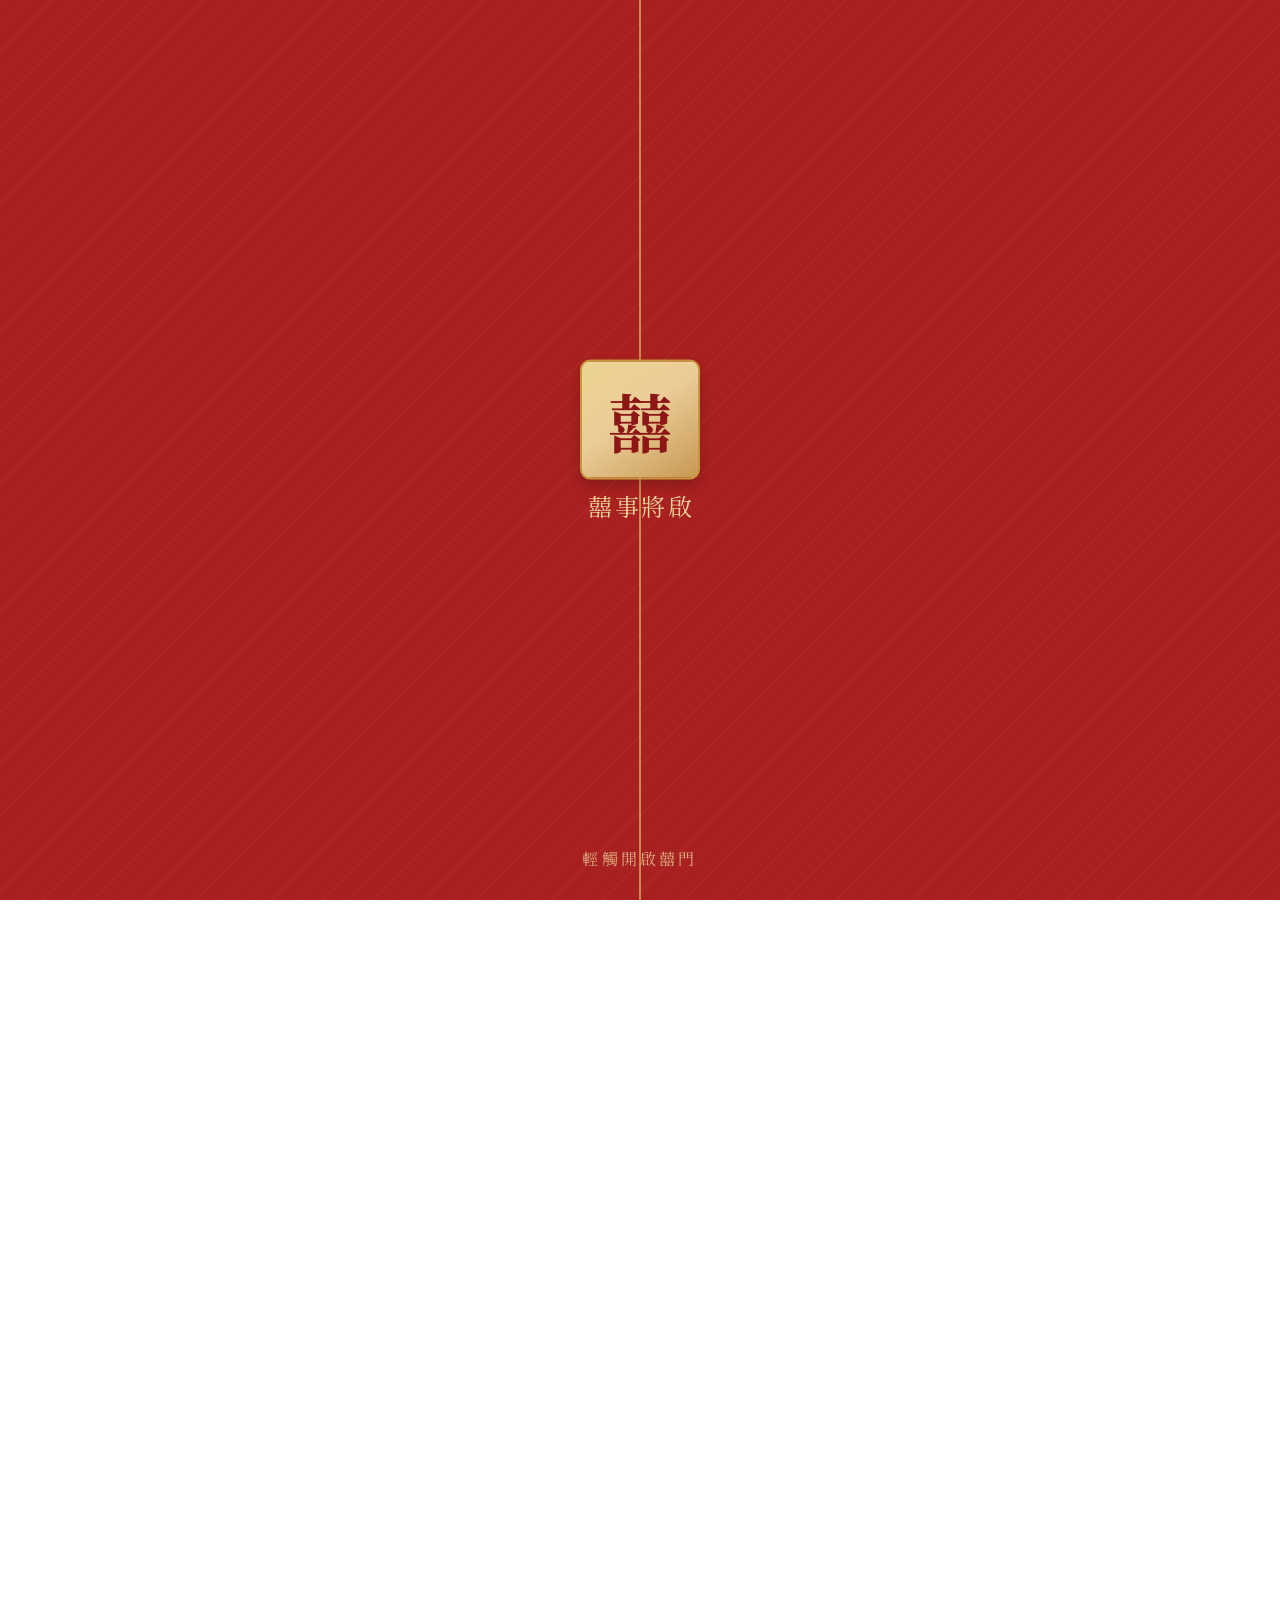
==== index.html @ 72f8934c "music" ====
<!DOCTYPE html>
<html lang="zh-Hant">
<head>
<meta charset="UTF-8">
<meta
    name="viewport"
    content="width=device-width, initial-scale=1.0, maximum-scale=1.0, user-scalable=no"
>
<title>Wedding Invitation</title>
<link rel="preconnect" href="https://fonts.googleapis.com">
<link rel="preconnect" href="https://fonts.gstatic.com" crossorigin>
<link href="https://fonts.googleapis.com/css2?family=Cormorant+Garamond:wght@400;500;600&family=Noto+Serif+TC:wght@400;500;600;700&display=swap" rel="stylesheet">
<link rel="stylesheet" href="style.css">
</head>
<body class="no-scroll">
<!-- Opening -->
<section id="opening">
<div class="door door-left"></div>
<div class="door door-right"></div>
<div class="opening-content">
<div class="happiness-tag">囍</div>
<p class="opening-title">囍事將啟</p>
</div>
<a class="opening-hint">輕觸開啟囍門</a>
</section>
<!-- Hero -->
<section id="hero">
<img class="hero-photo" src="hero.jpg" alt="新人婚紗照">
<div class="hero-overlay"></div>
<div class="hero-frame"></div>
<div class="floating-xi xi-one">囍</div>
<div class="hero-content">
    <div class="hero-seal">囍</div>
<p class="hero-invitation">敬愛的親友，誠摯邀請您蒞臨</p>
<h1 class="hero-names">
           周思妤<br>
           林晉億
</h1>
<p class="hero-english">
           SSU-YU &amp; CHIN-I
</p>
<p class="hero-date">
           2027 年 3 月 6 日 ・ 星期六
</p>
<div class="countdown" aria-label="婚禮倒數">
<div class="countdown-item">
<span id="countdown-days">000</span>
<small>天</small>
</div>
<div class="countdown-item">
<span id="countdown-hours">00</span>
<small>時</small>
</div>
<div class="countdown-item">
<span id="countdown-minutes">00</span>
<small>分</small>
</div>
<div class="countdown-item">
<span id="countdown-seconds">00</span>
<small>秒</small>
</div>
</div>
</div>
<button class="scroll-hint" id="scrollHint" aria-label="Scroll down">
<span class="scroll-arrow"></span>
</button>
</section>
<!-- Prologue -->
<section id="invitation" class="invitation-section gold-dust">
<div class="section-inner">
<div class="invitation-heading">
<span class="invitation-line"></span>
<h2 class="invitation-symbol">囍</h2>
<span class="invitation-line"></span>
</div>
<p class="section-kicker">
      TO OUR FAMILY &amp; FRIENDS
</p>
<p class="invitation-text">
   感謝一路以來的陪伴與祝福。<br><br>
   因為有你們，<br>
   這段故事，<br>
   才有了分享的意義。
</p>
</div>
</section>
<!-- Fate -->
<section id="fate" class="fate-section gold-dust">
<div class="floating-seed" aria-hidden="true">
<img src="assets/seed.svg" alt="">
</div>
<div class="fate-inner">
<div class="fate-heading">
    <span class="fate-line"></span>
    <div>
        <h2 class="fate-title">緣</h2>
        <p class="fate-kicker">OUR STORY</p>
    </div>
    <span class="fate-line"></span>
</div>
<div class="fate-story">
<p class="fate-text fate-line1">
               故事，
</p>
<p class="fate-text fate-line2">
               始於一顆桃花心木種子。
</p>
<div class="fate-gap"></div>
<p class="fate-date scene17-date">
               2017.01.24
</p>
<div class="fate-ending scene17">
    <p class="fate-text scene17-line1">
        從那一天起，
    </p>
    <p class="fate-text scene17-line2">
        我，
    </p>
    <p class="fate-text scene17-line3">
        變成了我們。
    </p>
</div>
<div class="fate-gap"></div>
<p class="fate-date scene22-date">
    2022.08.19
</p>
<div class="fate-ending scene22">
    <p class="fate-text scene22-line1">
        我們先許下了承諾，
    </p>
    <p class="fate-text scene22-line2">
        把婚禮，
    </p>
    <p class="fate-text scene22-line3">
        留給未來。
    </p>
</div>
<div class="fate-gap"></div>
<p class="fate-date scene27-date">
    2027.03.06
</p>
<div class="fate-ending scene27">
    <p class="fate-text scene27-line1">
        經過五年的等待，
    </p>
    <p class="fate-text scene27-line2">
        我們終於等到了，
    </p>
    <p class="fate-text scene27-line3">
        這一天。
    </p>
</div>
</div>
</div>
</section>
<!-- Gallery -->
<section id="gallery" class="gallery-section gold-dust">
    <div class="gallery-inner">
        <div class="gallery-heading">
            <span class="gallery-line"></span>
            <div>
                <h2 class="gallery-title">影</h2>
                <p class="gallery-kicker">PHOTOGRAPHS</p>
            </div>
            <span class="gallery-line"></span>
        </div>
        <div class="gallery-slider" id="gallerySlider">
            <div class="gallery-slide">
                <img src="assets/gallery-01.jpg" alt="婚紗照 1">
            </div>
            <div class="gallery-slide">
                <img src="assets/gallery-02.jpg" alt="婚紗照 2">
            </div>
            <div class="gallery-slide">
                <img src="assets/gallery-03.jpg" alt="婚紗照 3">
            </div>
            <div class="gallery-slide">
                <img src="assets/gallery-04.jpg" alt="婚紗照 4">
            </div>
            <div class="gallery-slide">
                <img src="assets/gallery-05.JPG" alt="婚紗照 5">
            </div>
            <div class="gallery-slide">
                <img src="assets/gallery-06.jpg" alt="">
            </div>
            <div class="gallery-slide">
                <img src="assets/gallery-07.JPG" alt="">
            </div>
            <div class="gallery-slide">
                <img src="assets/gallery-08.JPG" alt="">
            </div>
            <div class="gallery-slide">
                <img src="assets/gallery-09.JPG" alt="">
            </div>
            <div class="gallery-slide">
                <img src="assets/gallery-10.JPG" alt="">
            </div>
            <div class="gallery-slide">
                <img src="assets/gallery-11.JPG" alt="">
            </div>
            <div class="gallery-slide">
                <img src="assets/gallery-12.JPG" alt="">
            </div>
        </div>
        <div class="gallery-dots" id="galleryDots">
            <button class="gallery-dot is-active" type="button" aria-label="第 1 張照片"></button>
            <button class="gallery-dot" type="button" aria-label="第 2 張照片"></button>
            <button class="gallery-dot" type="button" aria-label="第 3 張照片"></button>
            <button class="gallery-dot" type="button" aria-label="第 4 張照片"></button>
            <button class="gallery-dot" type="button" aria-label="第 5 張照片"></button>
            <button class="gallery-dot" type="button" aria-label="第 6 張照片"></button>
            <button class="gallery-dot" type="button" aria-label="第 7 張照片"></button>
            <button class="gallery-dot" type="button" aria-label="第 8 張照片"></button>
            <button class="gallery-dot" type="button" aria-label="第 9 張照片"></button>
            <button class="gallery-dot" type="button" aria-label="第 10 張照片"></button>
            <button class="gallery-dot" type="button" aria-label="第 11 張照片"></button>
            <button class="gallery-dot" type="button" aria-label="第 12 張照片"></button>
        </div>
    </div>
</section>
<!-- Wedding Information -->
<section id="information" class="information-section gold-dust">
<div class="information-inner">
    <div class="information-heading">
        <span class="information-line"></span>
        <div>
            <h2 class="information-title">宴</h2>
            <p class="information-kicker">WEDDING DETAILS</p>
        </div>
        <span class="information-line"></span>
    </div>
<div class="information-block">
<p class="information-label">DATE</p>
<p class="information-main">2027 年 3 月 6 日</p>
<p class="information-sub">星期六</p>
</div>
<div class="information-block">
<p class="information-label">VENUE</p>
<p class="information-main">涵碧樓</p>
<p class="information-sub">The Lalu · Sun Moon Lake</p>
</div>
<div class="information-block">
    <p class="information-label">SCHEDULE</p>
    <div class="schedule-list">
        <div class="schedule-row">
            <span class="schedule-time">10:00</span>
            <span>湖畔證婚</span>
        </div>
        <div class="schedule-row">
            <span class="schedule-time">12:00</span>
            <span>午宴</span>
        </div>
    </div>
    <p class="ceremony-note">
        湖畔證婚座位有限，建議提早抵達入座；<br>
        若座位已滿，仍歡迎於後方一同觀禮。
    </p>
</div>
<div class="information-block calendar-block">
<div class="calendar-buttons">
    <a id="googleCalendarBtn"
   class="calendar-btn calendar-google"
   target="_blank"
   rel="noopener">
    Google Calendar
</a>
<a id="appleCalendarBtn"
   class="calendar-btn calendar-apple"
   href="assets/wedding.ics"
   download>
    Apple Calendar
</a>
</div>
<p class="calendar-note">
    期待與您共度這美好的一天。
</p>
</div>
</div>
</section>
<!-- Transportation -->
<section id="transportation" class="transportation-section gold-dust">
    <div class="transportation-heading">
        <span class="transportation-line"></span>
        <div>
            <h2 class="transportation-title">行</h2>
            <p class="transportation-kicker">GETTING HERE</p>
        </div>
        <span class="transportation-line"></span>
    </div>
    <div class="transportation-inner">
        <div class="transportation-location">
            <h3>日月潭涵碧樓</h3>
            <p class="venue-en">
                The Lalu, Sun Moon Lake
            </p>
            <p class="venue-address">
                南投縣魚池鄉水社村中興路142號
            </p>
        </div>
        <div class="transport-cards">
    <div class="transport-card">
        <div class="transport-icon" aria-hidden="true">
    <svg viewBox="0 0 24 24">
        <path d="M6 17h12"></path>
        <path d="M6 4h12a2 2 0 0 1 2 2v9a2 2 0 0 1-2 2H6a2 2 0 0 1-2-2V6a2 2 0 0 1 2-2Z"></path>
        <path d="M4 11h16"></path>
        <path d="M8 8h.01"></path>
        <path d="M16 8h.01"></path>
        <circle cx="8" cy="18" r="1.5"></circle>
        <circle cx="16" cy="18" r="1.5"></circle>
    </svg>
</div>
        <p class="transport-title">
            台灣好行
        </p>
        <div class="transport-route">
    <span>高鐵台中站</span>
    <span class="route-arrow">↓</span>
    <span>台灣好行（日月潭線）</span>
    <span class="route-arrow">↓</span>
    <span>日月潭水社站</span>
</div>
<p class="transport-note">
    於高鐵台中站 1 樓 5 號出口搭乘台灣好行（日月潭線），<br>
    車程約 90–100 分鐘。
</p>

<p class="transport-note">
    抵達日月潭水社站後，搭乘計程車約 5 分鐘，<br>
    或步行約 15 分鐘即可抵達涵碧樓。
</p>
        <a
            class="transport-link"
            href="https://www.taiwantrip.com.tw/Frontend/Bustime/TimeTable/R0005"
            target="_blank"
            rel="noopener"
        >
            查看時刻表與班次
        </a>
    </div>
    <div class="transport-card">
        <div class="transport-icon" aria-hidden="true">
    <svg viewBox="0 0 24 24">
        <path d="M5 17v-4.5l1.7-5A2 2 0 0 1 8.6 6h6.8a2 2 0 0 1 1.9 1.5l1.7 5V17"></path>
        <path d="M5 13h14"></path>
        <path d="M7 13l1.2-4h7.6l1.2 4"></path>
        <path d="M5 17h14"></path>
        <path d="M7 17v1.5"></path>
        <path d="M17 17v1.5"></path>
        <circle cx="8" cy="15.5" r=".8"></circle>
        <circle cx="16" cy="15.5" r=".8"></circle>
    </svg>
</div>
        <p class="transport-title">
            自行開車
        </p>
        <div class="transport-route">
            <span>導航至</span>
            <span class="route-arrow">↓</span>
            <span>日月潭涵碧樓</span>
        </div>
        <p class="transport-note">
            會場備有停車場，<br>
            可依現場指示停放。
        </p>
    </div>
</div>
<div class="transportation-map">
    <iframe
        src="https://www.google.com/maps?q=The+Lalu+Sun+Moon+Lake&output=embed"
        loading="lazy"
        allowfullscreen
        title="日月潭涵碧樓地圖">
    </iframe>
</div>
<div class="accommodation-card">
    <div class="accommodation-icon" aria-hidden="true">
        <svg viewBox="0 0 32 32">
            <path d="M5 25V12"></path>
            <path d="M27 25V12"></path>
            <path d="M5 20h22"></path>
            <path d="M8 20v-6.5c0-1.1.9-2 2-2h4.5c1.1 0 2 .9 2 2V20"></path>
            <path d="M16.5 15h7c1.9 0 3.5 1.6 3.5 3.5V20"></path>
            <circle cx="11.5" cy="15" r="1.5"></circle>
            <path d="M5 25v2"></path>
            <path d="M27 25v2"></path>
        </svg>
    </div>
    <p class="accommodation-label">
        RECOMMENDED STAY
    </p>
    <h3 class="accommodation-title">
        日月潭教師會館
    </h3>
    <p class="accommodation-name-en">
        Sun Moon Lake Teachers’ Hostel
    </p>
    <p class="accommodation-text">
    若有住宿需求，可參考鄰近會場的日月潭教師會館。<br><br>
    <strong>預計於 2026 年 12 月初</strong><br>
    開放一般旅客預訂。
</p>
<p class="accommodation-note">
    （實際開放日期依館方公告為準。）
</p>
    <a
        class="accommodation-link"
        href="https://www.booking-wise0.com.tw/smlthotel/hotel/reservation/reservation.php?hid=101"
        target="_blank"
        rel="noopener"
    >
        前往訂房頁面
    </a>
</div>
</div>
    </div>
</section>
<!-- RSVP -->
<section id="rsvp" class="rsvp-section gold-dust">
<div class="rsvp-container">
<div class="section-header">
<span class="section-line"></span>
<div class="section-title-group">
<h2 class="section-zh">約</h2>
<p class="section-en">RSVP</p>
</div>
<span class="section-line"></span>
</div>
<div class="rsvp-inner">
<div class="rsvp-intro">
    <p>誠摯邀請您，與我們一同見證這份幸福。</p>
    <p>敬請於 <strong>2027 年 1 月 24 日</strong> 前回覆出席資訊。</p>
    <p class="seed-count-text">
    至今，已有 <span id="seedCount">0</span> 顆種子，即將在此相聚。
</p>
</div>
<form id="rsvpForm">
<div class="form-group">
<label for="guestName">姓名<span class="required">*</span></label>
<input id="guestName" type="text" name="name" autocomplete="name" required>
</div>
<fieldset class="form-group">
<legend>我們是否有這份榮幸與您相聚？<span class="required">*</span></legend>
<div class="choice-group two-columns">
<label class="choice-pill">
<input type="radio" name="attendance" value="yes" required>
<span>欣然出席</span>
</label>
<label class="choice-pill">
<input type="radio" name="attendance" value="no">
<span>很遺憾無法出席</span>
</label>
</div>
</fieldset>
<div id="attendanceFields" class="conditional-panel">
<div class="rsvp-divider">
<span>出席資訊</span>
</div>
<div class="counter-grid">
<div class="counter-field" data-counter="adults" data-min="0" data-max="10">
<div class="counter-label">大人<span class="required">*</span></div>
<div class="counter-control">
<button type="button" class="counter-button minus" aria-label="減少大人人數">−</button>
<span class="counter-value">1</span>
<button type="button" class="counter-button plus" aria-label="增加大人人數">＋</button>
</div>
<input type="hidden" name="adults" value="1">
</div>
<div class="counter-field" data-counter="children" data-min="0" data-max="5">
<div class="counter-label">孩童</div>
<div class="counter-control">
<button type="button" class="counter-button minus" aria-label="減少孩童人數">−</button>
<span class="counter-value">0</span>
<button type="button" class="counter-button plus" aria-label="增加孩童人數">＋</button>
</div>
<input type="hidden" name="children" value="0">
</div>
</div>
<div class="form-group">
<label for="companions">同行者姓名<span class="optional">選填，方便安排座位</span></label>
<input id="companions" type="text" name="companions" placeholder="例如：王小明、王小美">
</div>
<div class="rsvp-divider">
<span>餐點與孩童需求</span>
</div>
<div class="counter-grid">
<div class="counter-field" data-counter="vegetarian" data-min="0" data-max="15">
<div class="counter-label">素食人數</div>
<div class="counter-control">
<button type="button" class="counter-button minus" aria-label="減少素食人數">−</button>
<span class="counter-value">0</span>
<button type="button" class="counter-button plus" aria-label="增加素食人數">＋</button>
</div>
<input type="hidden" name="vegetarian" value="0">
</div>
<div class="counter-field" data-counter="childSeats" data-min="0" data-max="5">
<div class="counter-label">兒童座椅</div>
<div class="counter-control">
<button type="button" class="counter-button minus" aria-label="減少兒童座椅數量">−</button>
<span class="counter-value">0</span>
<button type="button" class="counter-button plus" aria-label="增加兒童座椅數量">＋</button>
</div>
<input type="hidden" name="childSeats" value="0">
</div>
</div>
</div>
<div class="rsvp-divider">
<span>紙本喜帖</span>
</div>
<fieldset class="form-group">
<legend>是否需要紙本喜帖？<span class="required">*</span></legend>
<div class="choice-group two-columns">
<label class="choice-pill">
<input type="radio" name="paperInvitation" value="no" required>
<span>不需要</span>
</label>
<label class="choice-pill">
<input type="radio" name="paperInvitation" value="yes">
<span>希望收藏一份紙本喜帖</span>
</label>
</div>
</fieldset>
<div id="addressFields" class="conditional-panel">
<div class="form-group">
<label for="receiver">收件人<span class="required">*</span></label>
<input id="receiver" type="text" name="receiver" autocomplete="name">
</div>
<div class="form-group">
<label for="phone">聯絡電話<span class="required">*</span></label>
<input id="phone" type="tel" name="phone" autocomplete="tel">
</div>
<div class="form-group">
<label for="address">寄送地址<span class="required">*</span></label>
<textarea id="address" name="address" rows="3" autocomplete="street-address"></textarea>
</div>
</div>
<div class="form-group">
<label for="requests">其他需求<span class="optional">選填</span></label>
<textarea id="requests" name="requests" rows="3" placeholder="例如：食物過敏、輪椅或嬰兒推車空間，或其他想讓我們知道的安排。"></textarea>
</div>
<button type="submit" class="rsvp-submit">回覆邀請</button>
<p id="rsvpStatus" class="rsvp-status" aria-live="polite"></p>
</form>
</div>
</div>
<div class="rsvp-finish hidden" id="rsvpFinish">
    <div class="finish-content">
        <h2 class="finish-title">
            收到您的回覆。
        </h2>
        <p class="finish-message" id="finishText"></p>
        <p class="finish-footer" id="finishFooter">
            已有
            <span id="finishSeedCount">0</span>
            顆種子，即將在此相聚。
        </p>
        <p class="finish-contact">
            若需更改回覆內容，請與我們聯繫。
        </p>
    </div>
   <div
    class="ending-scene"
    id="endingScene"
    aria-hidden="true"
    >
    <div class="ending-stage">
    <div class="ending-seed" id="endingSeed">
        <img src="assets/seed.svg" alt="">
    </div>
    <div class="ending-tree" id="endingTree">
    <img src="assets/tree.svg" alt="">
</div>
</div>
<div class="ending-signature" id="endingSignature">
    <p class="ending-with-love">
        With love,
    </p>
    <p class="ending-script">
        Ssu-Yu &amp; Chin-I
    </p>
    <p class="ending-names">
        周思妤 ・ 林晉億
    </p>
    <p class="ending-location">
        2027.03.06 &nbsp;·&nbsp; Sun Moon Lake
    </p>
</div>
<div class="leaf-message" id="leafMessage">
    <div class="leaf-message-form" id="leafMessageForm">
        <h3 class="leaf-message-title">
            想對我們說些什麼嗎？
        </h3>
        <p class="leaf-message-text">
            如果願意，也歡迎為這棵樹留下一片葉子。
        </p>
        <textarea
            id="leafMessageInput"
            class="leaf-message-input"
            rows="4"
            maxlength="500"
            placeholder="寫下想對我們說的話…"
        ></textarea>
        <button
            type="button"
            class="leaf-message-button"
            id="leafMessageButton"
        >
            留下葉子
        </button>
        <p
            class="leaf-message-status"
            id="leafMessageStatus"
            aria-live="polite"
        ></p>
    </div>
    <div
        class="leaf-message-finished"
        id="leafMessageFinished"
    >
        <p class="leaf-finished-title">
            謝謝你的祝福
        </p>
        <p class="leaf-finished-text">
            這片葉子，已化成一道光。
        </p>
    </div>
    <div class="line-invite" id="lineInvite">
    <p class="line-title">
        婚禮前若有最新公告、
        接駁資訊與照片分享，
        我們將透過婚禮 LINE 通知您。
    </p>
    <a
    href="https://line.me/R/ti/p/@pru7287r"
    class="line-button"
    target="_blank"
    rel="noopener">
    💌 接收婚禮通知
</a>
</div>
</div>
</div>
</div>
</section>
<audio id="bgMusic" loop preload="auto">
    <source src="assets/audio/time-for-two.mp3" type="audio/mpeg">
</audio>
<script src="script.js"></script>
</body>
</html>
---- style.css ----
/* ===========================
  Global
=========================== */
*{
   margin:0;
   padding:0;
   box-sizing:border-box;
}
html{
    scroll-behavior:smooth;
    width:100%;
    max-width:100%;
    overflow-x:clip;
}
body{
    width:100%;
    max-width:100%;
    overflow-x:clip;
    position:relative;
    font-family:"Noto Serif TC", serif;
    background:#ffffff;
    color:#222;
    -webkit-user-select:none;
    user-select:none;
    -webkit-touch-callout:none;
}
input,
textarea{
    -webkit-user-select:text;
    user-select:text;
    -webkit-touch-callout:default;
}
section{
    width:100%;
    max-width:100%;
}
body.no-scroll{
    position:fixed;
    inset:0;
    width:100%;
    height:100dvh;
    overflow:hidden;
    touch-action:none;
}
/* ===========================
  Section
=========================== */
section{
   min-height:100vh;
}
/* =========================
  Gold Dust
========================= */
.gold-dust{
   position:relative;
   overflow:hidden;
   isolation:isolate;
}
.gold-dust > *{
  position:relative;
  z-index:1;
}
.gold-dust::before,
.gold-dust::after{
   content:"";
   position:absolute;
   inset:-20%;
   z-index:0;
   pointer-events:none;
   background-image:
       radial-gradient(
           circle,
           rgba(197,151,70,.28) 0 1px,
           transparent 1.8px
       ),
       radial-gradient(
           circle,
           rgba(171,107,51,.16) 0 1px,
           transparent 1.7px
       );
   background-size:
       95px 95px,
       145px 145px;
   background-position:
       10px 15px,
       55px 75px;
   animation:goldDust 15s linear infinite;
}
.gold-dust::after{
   opacity:.55;
   transform:scale(.8);
   animation-duration:22s;
   animation-direction:reverse;
}
@keyframes goldDust{
   from{
       transform:translate3d(0,20px,0);
   }
   to{
       transform:translate3d(15px,-90px,0);
   }
}
/* ===========================
  Opening
=========================== */
#opening {
    position: fixed;
    inset: 0;
    width: 100%;
    height: 100dvh;
    min-height: 100dvh;
    overflow: hidden;
    background: transparent;
    display: flex;
    align-items: center;
    justify-content: center;
    cursor: pointer;
    z-index: 100;
    touch-action: none;
    overscroll-behavior: none;
}
.door {
   position: absolute;
   top: 0;
   width: 50%;
   height: 100%;
   background:
       repeating-linear-gradient(
           135deg,
           rgba(255, 215, 140, 0.05) 0,
           rgba(255, 215, 140, 0.05) 1px,
           transparent 1px,
           transparent 18px
       ),
       #a82020;
}
.door-left {
   left: 0;
   border-right: 0.5px solid rgba(230, 190, 100, 0.65);
}
.door-right {
   right: 0;
   border-left: 0.5px solid rgba(230, 190, 100, 0.65);
}
.opening-content {
   position: absolute;
   left: 50%;
   top: 50%;
   z-index: 2;
   width:auto;
   display:flex;
   flex-direction:column;
   align-items:center;
   text-align: center;
   color: #ead49a;
   transform: translate(-50%, -50%);
}
.happiness-tag {
   width: 120px;
   height: 120px;
   margin: 0 auto 8px;
   display: flex;
   align-items: center;
   justify-content: center;
   background:linear-gradient(
   145deg,
   #ecd491 0%,
   #ebcc98 45%,
   #c79953 100%
);
   color: #8d1616;
   border: 2px solid #c5963a;
   border-radius: 10px;
   font-size: 64px;
   font-weight: 700;
   box-shadow: 0 6px 12px rgba(0, 0, 0, 0.18),
   inset 0 1px 2px rgba(255, 255, 255, 0.18);
   animation: tagSwing 3s ease-in-out infinite;
}
.opening-title {
   width: 180px;
   margin: 0 auto 18px;
   font-size: 24px;
   letter-spacing: 0.12em;
   text-indent: 0.12em;
   white-space: nowrap;
}
.opening-hint {
   position:absolute;
   bottom:30px;      /* 距離底部 */
   left:50%;
   transform:translateX(-50%);
   color:#ead49a;
   z-index:3;
   font-size:16px;
   letter-spacing:0.2em;
   opacity:0.8;
   white-space:nowrap;
}
@keyframes tagSwing {
   0%, 100% {
       transform: rotate(-2deg);
   }
   50% {
       transform: rotate(2deg);
   }
}
/* 開門動畫 */
.door {
   transition: transform 1.4s cubic-bezier(0.77, 0, 0.18, 1);
}
.opening-content,
.opening-hint {
   transition: none;
}
#opening.is-open .door-left {
   transform: translateX(-100%);
}
#opening.is-open .door-right {
   transform: translateX(100%);
}
#opening.is-open .opening-content,
#opening.is-open .opening-hint {
   opacity: 0;
   visibility: hidden;
   pointer-events: none;
}
/* =========================
  Hero photo
========================= */
#hero {
   position: relative;
   width: 100%;
   height: 100dvh;
   min-height: 100dvh;
   overflow: hidden;
   background: #8d1616;
   transition:
   opacity 0.8s ease,
   filter 0.8s ease;
}
.hero-photo {
   position: absolute;
   inset: 0;
   width: 100%;
   height: 100dvh;
   object-fit: cover;
   object-position: center;

   --parallax-y:0px;

   transform:
       translate3d(0, var(--parallax-y), 0)
       scale(1.06);
   will-change:transform;
}
.hero-overlay {
   position: absolute;
   inset: 0;
   background: linear-gradient(
       to bottom,
       rgba(70, 0, 0, 0.10) 0%,
       rgba(70, 0, 0, 0.08) 40%,
       rgba(55, 0, 0, 0.62) 100%
   );
}
.hero-frame {
   position: absolute;
   inset: 14px;
   border: 1px solid rgba(225, 190, 105, 0.8);
   pointer-events: none;
}
.hero-frame::before,
.hero-frame::after {
   content: "";
   position: absolute;
   width: 42px;
   height: 42px;
}
.hero-frame::before {
   top: 7px;
   left: 7px;
   border-top: 2px solid #d9b967;
   border-left: 2px solid #d9b967;
}
.hero-frame::after {
   right: 7px;
   bottom: 7px;
   border-right: 2px solid #d9b967;
   border-bottom: 2px solid #d9b967;
}
.hero-content {
   position: absolute;
   left: 50%;
   bottom: 5%;
   width: calc(100% - 64px);
   max-width: 520px;
   transform: translateX(-50%);
   text-align: center;
   color: #f5e7bd;
   z-index: 2;
   display: flex;
   flex-direction: column;
   align-items: center;
}
.hero-invitation {
   margin-bottom: 18px;
   font-size: 15px;
   letter-spacing: 0.18em;
}
.hero-names {
   margin: 0;
   font-family: "Noto Serif TC", serif;
   font-size: clamp(42px, 11vw, 68px);
   font-weight: 600;
   line-height: 1.05;
   letter-spacing: 0.03em;
   color: #f7e8c4;
   text-shadow: 0 2px 10px rgba(0, 0, 0, 0.32);
}
.hero-english {
   margin-top: 18px;
   font-family: "Cormorant Garamond", serif;
   font-size: clamp(20px, 4vw, 28px);
   font-weight: 500;
   letter-spacing: 0.14em;
   color: rgba(247,232,196,.92);
   text-transform: uppercase;
}
.hero-date {
   margin-top: 16px;
   font-size: 17px;
   letter-spacing: 0.22em;
}
.hero-seal {
   width: 46px;
   height: 46px;
   margin: 0 auto 18px;
   display: flex;
   align-items: center;
   justify-content: center;
   border: 1px solid rgba(226, 194, 112, 0.9);
   border-radius: 50%;
   color: #ead49a;
   font-size: 21px;
   font-family: "Songti TC", "PMingLiU", serif;
   background: transparent;
}
.countdown {
   width: 100%;
   max-width: 300px;
   margin: 26px auto 0;
   display: grid;
   grid-template-columns: repeat(4, minmax(0, 1fr));
   color: #ead49a;
}
.countdown-item {
   position: relative;
   min-width: 0;
   display: flex;
   flex-direction: column;
   align-items: center;
   justify-content: flex-start;
}
.countdown-item:not(:last-child)::after {
   content: "";
   position: absolute;
   top: 2px;
   right: 0;
   width: 1px;
   height: 44px;
   background: rgba(234, 212, 154, 0.55);
}
.countdown-item span {
   display: block;
   font-size: 18px;
   line-height: 1;
   letter-spacing: 0.08em;
}
.countdown-item small {
   display: block;
   margin-top: 10px;
   font-size: 11px;
   font-weight: 400;
   line-height: 1;
}
/* 小紅囍漂浮動畫 */
.floating-xi {
   position: absolute;
   z-index: 3;
   width: 28px;
   height: 28px;
   display: flex;
   align-items: center;
   justify-content: center;
   border: 1px solid rgba(180, 65, 45, 0.55);
   color: #f5e7bd;
   background: #981c1c;
   font-family: "Songti TC", "PMingLiU", serif;
   font-size: 16px;
   opacity: 0.75;
   pointer-events: none;
}
/* 右邊小囍 */
.xi-one {
   right: 18%;
   top: 79%;
   transform: rotate(8deg);
   animation: floatXiOne 6s ease-in-out infinite;
}
@keyframes floatXiOne {
   0%,
   100% {
       transform: translateY(0) rotate(8deg);
   }
   50% {
       transform: translateY(-6px) rotate(5deg);
   }
}
/* Hero 文字進場 */
.hero-seal,
.hero-invitation,
.hero-names,
.hero-english,
.hero-date,
.countdown {
   opacity: 0;
   transform: translateY(14px);
}
.hero-visible .hero-seal {
   animation: heroFadeUp 1.4s ease forwards;
}
.hero-visible .hero-invitation {
   animation: heroFadeUp 1.4s ease 0.15s forwards;
}
.hero-visible .hero-names {
   animation: heroFadeUp 1.5s ease 0.3s forwards;
}
.hero-visible .hero-english {
   animation: heroFadeUp 1.5s ease 0.5s forwards;
}
.hero-visible .hero-date {
   animation: heroFadeUp 1.6s ease 0.65s forwards;
}
.hero-visible .countdown {
   animation: heroFadeUp 1.6s ease 0.8s forwards;
}
@keyframes heroFadeUp {
   from {
       opacity: 0;
       transform: translateY(8px);
   }
   to {
       opacity: 1;
       transform: translateY(0);
   }
}
/* =========================
  金色小光點
========================= */
.sparkle {
   position: absolute;
   z-index: 3;
   width: 3px;
   height: 3px;
   border-radius: 50%;
   background: #f6d88a;
   box-shadow:
       0 0 8px rgba(246, 216, 138, 0.95),
       0 0 18px rgba(246, 216, 138, 0.6);
   pointer-events: none;
   animation: sparkleFloat 3.5s ease-out forwards;
}
@keyframes sparkleFloat {
   0% {
       opacity: 0;
       transform: translateY(8px) scale(0.4);
   }
   25% {
       opacity: 0.8;
   }
   100% {
       opacity: 0;
       transform: translateY(-35px) scale(1);
   }
}

/* =========================
  點擊出現的金色囍
========================= */
.click-xi {
   position: fixed;
   z-index: 100;
   color: #f4d27c;
   font-family:
       "Noto Serif TC",
       "Songti TC",
       serif;
   font-size: 22px;
   font-weight: 600;
   text-shadow:
       0 0 5px rgba(244, 210, 124, 0.9),
       0 0 12px rgba(244, 210, 124, 0.45);
   pointer-events: none;
   --xi-x: 0px;
   --xi-y: -30px;
   --xi-rotate: 5deg;
   transform: translate(-50%, -50%) scale(0.5);
   animation: clickXiPop 1.1s ease-out forwards;
}
@keyframes clickXiPop {
   0% {
       opacity: 0;
       transform:
           translate(-50%, -50%)
           scale(0.4)
           rotate(-8deg);
   }
   25% {
       opacity: 1;
       transform:
           translate(-50%, -50%)
           scale(1.05)
           rotate(2deg);
   }
   100% {
       opacity: 0;
       transform:
           translate(-50%, -50%)
            translate(var(--xi-x), var(--xi-y))
       scale(1.15)
       rotate(var(--xi-rotate));
   }
}

/* 點擊時向外散開的小光點 */
.click-sparkle {
   position: fixed;
   z-index: 99;
   width: 6px;
   height: 6px;
   border-radius: 50%;
   background: #f6d88a;
   box-shadow:
       0 0 6px rgba(246, 216, 138, 1),
       0 0 14px rgba(246, 216, 138, 0.65);
   pointer-events: none;
   animation: clickSparkleBurst 0.9s ease-out forwards;
}
@keyframes clickSparkleBurst {
   0% {
       opacity: 1;
       transform:
           translate(-50%, -50%)
           translate(0, 0)
           scale(1);
   }
   100% {
       opacity: 0;
       transform:
           translate(-50%, -50%)
           translate(var(--move-x), var(--move-y))
           scale(0);
   }
}
.scroll-hint{
   position:absolute;
   left:25px;      /* 靠左 */
   bottom:40px;    /* 靠下 */
   width:28px;
   height:28px;
   border:none;
   background:transparent;
   display:flex;
   justify-content:center;
   align-items:center;
   cursor:pointer;
   z-index:10;
   animation:arrowFloat 2s ease-in-out infinite;
}
.scroll-arrow{
   width:10px;
   height:10px;
   border-right:2px solid rgba(245,231,189,.9);
   border-bottom:2px solid rgba(245,231,189,.9);
   transform:rotate(45deg);
}
@keyframes arrowFloat{
   0%,100%{
       opacity:.35;
       transform:translateY(0);
   }
   50%{
       opacity:.9;
       transform:translateY(5px);
   }
}
/* =========================
 Prologue / Invitation
========================= */
.invitation-section{
 min-height:75vh;
 padding:60px 28px;
 display:flex;
 justify-content:center;
 align-items:center;
 background:
   radial-gradient(
     circle at top,
     rgba(153,35,28,.08),
     transparent 45%
   ),
   #f8f3eb;
 color:#51251f;
 text-align:center;
 position:relative;
 z-index:5;
}
.section-inner{
 width:100%;
 max-width:760px;
 opacity:0;
 transform:translateY(40px);
 transition:
   opacity 1.15s ease,
   transform 1.15s ease;
}
.section-inner.is-visible{
 opacity:1;
 transform:translateY(0);
}
/* 與 Fate 的「緣」完全相同 */
.invitation-heading{
 display:flex;
 justify-content:center;
 align-items:center;
 gap:24px;
 opacity:0;
 transform:translateY(20px);
 transition:
   opacity 1.1s ease,
   transform 1.1s cubic-bezier(.22,.7,.25,1);
}
.invitation-line{
 display:block;
 width:70px;
 height:1px;
 background:rgba(155,40,33,.45);
 transform:scaleX(0);
 transition:transform 1.1s ease .25s;
}
.invitation-symbol{
 margin:0;
 font-family:"Noto Serif TC",serif;
 font-size:58px;
 font-weight:500;
 line-height:1;
 color:#9b2821;
}
.section-inner.is-visible .invitation-heading{
 opacity:1;
 transform:translateY(0);
}
.section-inner.is-visible .invitation-line{
 transform:scaleX(1);
}
/* 原本 Invitation 的文字層級 */
.section-kicker{
 margin:42px 0 22px;
 font-family:"Cormorant Garamond",serif;
 font-size:16px;
 font-weight:400;
 line-height:1;
 letter-spacing:.24em;
 color:#a06b42;
}
.invitation-title{
 margin:0 0 36px;
 font-family:"Noto Serif TC",serif;
 font-size:clamp(34px,4.2vw,44px);
 font-weight:500;
 line-height:1.55;
 letter-spacing:.08em;
 color:#51251f;
}
.invitation-text{
 margin:0;
 font-family:"Noto Serif TC",serif;
 font-size:19px;
 font-weight:400;
 line-height:2.2;
 letter-spacing:.08em;
 color:rgba(81,37,31,.8);
}
/* =========================
 Fate Section
========================= */
.fate-section{
   position:relative;
   min-height:160svh;
   padding:90px 24px;
   background:#f8f3eb;
   display:flex;
   justify-content:center;
   align-items:center;
   text-align:center;
   overflow:hidden;
}
.fate-inner{
   width:min(900px,100%);
}
.fate-heading{
   display:flex;
   justify-content:center;
   align-items:center;
   gap:24px;
   opacity:0;
   transform:translateY(20px);
   transition:
       opacity 1.1s ease,
       transform 1.1s cubic-bezier(.22,.7,.25,1);
}
.fate-line{
   display:block;
   width:70px;
   height:1px;
   background:rgba(155,40,33,.45);
   transform:scaleX(0);
   transition:transform 1.1s ease .25s;
}
.fate-title{
   margin:0;
   font-family:"Noto Serif TC", serif;
   font-size:58px;
   font-weight:500;
   line-height:1;
   color:#9b2821;
}
.fate-kicker{
    margin:14px 0 0;
    font-family:"Cormorant Garamond",serif;
    font-size:16px;
    letter-spacing:.25em;
    color:#a06b42;
}
.fate-story{
   margin-top:64px;
}
.fate-text{
   margin:0;
   font-family:"Noto Serif TC", serif;
   font-size:19px;
   font-weight:400;
   line-height:1.8;
   letter-spacing:.08em;
   color:rgba(81,37,31,.8);
   opacity:0;
   transform:translateY(22px);
   transition:
       opacity 1.15s ease,
       transform 1.15s cubic-bezier(.22,.7,.25,1);
}
.fate-line1{
   margin-bottom:12px;
}
.fate-line2{
   margin-bottom:0;
}
.fate-gap{
   height:52px;
}
.fate-date{
   margin:0;
   font-family:"Cormorant Garamond", serif;
   font-size:32px;
   font-weight:500;
   letter-spacing:.24em;
   color:#a78765;
   opacity:0;
   transform:translateY(22px);
   transition:
       opacity 1.15s ease,
       transform 1.15s cubic-bezier(.22,.7,.25,1);
}
.fate-ending{
   margin-top:10px;
}
.scene17-line1,
.scene17-line2,
.scene22-line1,
.scene22-line2,
.scene27-line1,
.scene27-line2{
    margin-bottom:4px;
}
.scene17-line3,
.scene22-line3,
.scene27-line3{
    margin-bottom:0;
}
/* 滑到 Fate 後依序出現 */
.fate-section.is-visible .fate-heading{
   opacity:1;
   transform:translateY(0);
}
.fate-section.is-visible .fate-line{
   transform:scaleX(1);
}
.fate-section.is-visible .fate-line1{
   opacity:1;
   transform:translateY(0);
   transition-delay:.65s;
}
.fate-section.is-visible .fate-line2{
   opacity:1;
   transform:translateY(0);
   transition-delay:1.05s;
}
/* 年份出現 */
.fate-date.chapter-visible{
    opacity:1;
    transform:translateY(0);
    transition-duration:1s;
}
/* 每個年份下面的文字同時出現 */
.fate-ending.chapter-visible .fate-text{
    opacity:1;
    transform:translateY(0);
    transition-delay:0.5s;
}
/* =========================
   Fate chapter positions
========================= */
/* 2017：置中 */
.scene17-date{
    width:100%;
    margin-left:auto;
    margin-right:auto;
    text-align:center;
}
/* 2022：偏左 */
.scene22-date,
.scene22{
    width:44%;
    margin-left:0;
    margin-right:auto;
    text-align:center;
}
/* 2027：偏右 */
.scene27-date,
.scene27{
    width:44%;
    margin-left:auto;
    margin-right:0;
    text-align:center;
}
/* =========================
   Gallery
========================= */
.gallery-section{
    padding:0 0 90px;
    background:#f8f3eb;
    text-align:center;
    overflow:hidden;
}
.gallery-inner{
    width:100%;
}
.gallery-heading{
    display:flex;
    justify-content:center;
    align-items:center;
    gap:24px;
    margin-bottom:36px;
    padding:0 28px;
}
.gallery-line{
    width:70px;
    height:1px;
    background:rgba(155,40,33,.45);
}
.gallery-title{
    margin:0;
    font-family:"Noto Serif TC",serif;
    font-size:56px;
    font-weight:500;
    line-height:1;
    color:#9b2821;
}
.gallery-kicker{
    margin:14px 0 0;
    font-family:"Cormorant Garamond",serif;
    font-size:16px;
    letter-spacing:.25em;
    color:#a06b42;
}
.gallery-slider{
    display:flex;
    gap:18px;
    overflow-x:auto;
    padding:0 calc((100% - min(38vw,640px))/2) 18px;
    scroll-snap-type:x proximity;
    scroll-padding-inline:calc((100% - min(38vw,640px))/2);
    scrollbar-width:none;
    -ms-overflow-style:none;
    cursor:grab;
    scroll-behavior:smooth;
}
.gallery-slider::-webkit-scrollbar{
    display:none;
}
.gallery-slider.dragging{
    cursor:grabbing;
    scroll-snap-type:none;
    scroll-behavior:auto;
}
.gallery-slide{
    flex:0 0 min(38vw,640px);
    scroll-snap-align:center;
}
.gallery-slide img{
    display:block;
    width:100%;
    aspect-ratio:4/5;
    object-fit:cover;
    border-radius:18px;
    box-shadow:0 14px 34px rgba(0,0,0,.1);
}
.gallery-dots{
    display:flex;
    justify-content:center;
    align-items:center;
    gap:9px;
    margin-top:22px;
}
.gallery-dot{
    width:7px;
    height:7px;
    padding:0;
    border:none;
    border-radius:50%;
    background:rgba(160,107,66,.28);
}
.gallery-dot.is-active{
    background:#a06b42;
}
@media (max-width:600px){
    .gallery-section{
    min-height:auto;
    padding:0 0 90px;
    background:#f8f3eb;
    text-align:center;
    overflow:hidden;
   }
    .gallery-heading{
        gap:18px;
        margin-bottom:30px;
        padding:0 24px;
    }
    .gallery-line{
        width:48px;
    }
    .gallery-title{
        font-size:42px;
    }
    .gallery-kicker{
        font-size:14px;
        letter-spacing:.22em;
    }
   .gallery-slider{
    gap:18px;
    padding:0 14vw 16px;
    scroll-padding-inline:14vw;
   }
   .gallery-slide{
    flex-basis:78vw;
   }
    .gallery-slide img{
        border-radius:16px;
    }
}
.gallery-heading{
    opacity:0;
    transform:translateY(20px);
    transition:opacity 1.1s ease,transform 1.1s cubic-bezier(.22,.7,.25,1);
}
.gallery-line{
    transform:scaleX(0);
    transition:transform 1.1s ease .25s;
}
.gallery-section.is-visible .gallery-heading{
    opacity:1;
    transform:translateY(0);
}
.gallery-section.is-visible .gallery-line{
    transform:scaleX(1);
}
.gallery-slider,
.gallery-dots{
    opacity:0;
    transition:opacity 1.2s ease;
}
.gallery-section.is-visible .gallery-slider,
.gallery-section.is-visible .gallery-dots{
    opacity:1;
    transition-delay:.55s;
}
/* =========================
 Wedding Information
========================= */
.information-section{
 min-height:auto;
 padding:90px 28px;
 background:#fffaf4;
 color:#51251f;
 text-align:center;
}
.information-inner{
 width:min(620px, 100%);
 margin:0 auto;
}
.information-heading{
    display:flex;
    justify-content:center;
    align-items:center;
    gap:24px;
    margin-bottom:42px;
    opacity:0;
    transform:translateY(20px);
    transition:
        opacity 1.1s ease,
        transform 1.1s cubic-bezier(.22,.7,.25,1);
}
.information-line{
    display:block;
    width:70px;
    height:1px;
    background:rgba(155,40,33,.45);
    transform:scaleX(0);
    transition:transform 1.1s ease .25s;
}
.information-kicker{
    margin:14px 0 0;
    font-family:"Cormorant Garamond",serif;
    font-size:16px;
    letter-spacing:.25em;
    color:#a06b42;
}
.information-title{
    margin:0;
    font-family:"Noto Serif TC",serif;
    font-size:56px;
    font-weight:500;
    line-height:1;
    color:#9b2821;
}
.information-block{
 padding:26px 0;
 border-bottom:1px solid rgba(160,107,66,.18);
}
.information-block:last-child{
 border-bottom:none;
}
.information-label{
 margin:0 0 10px;
 font-family:"Cormorant Garamond",serif;
 font-size:15px;
 letter-spacing:.24em;
 color:#a06b42;
}
.information-main{
 margin:0;
 font-family:"Noto Serif TC",serif;
 font-size:22px;
 line-height:1.8;
 letter-spacing:.08em;
 color:#51251f;
}
.information-sub{
 margin:6px 0 0;
 font-family:"Noto Serif TC",serif;
 font-size:16px;
 line-height:1.8;
 letter-spacing:.06em;
 color:rgba(81,37,31,.68);
}
.information-block{
    opacity:0;
    transform:translateY(24px);
    transition:
        opacity 1.1s ease,
        transform 1.1s cubic-bezier(.22,.7,.25,1);
}
.information-section.is-visible .information-heading{
    opacity:1;
    transform:translateY(0);
}
.information-section.is-visible .information-line{
    transform:scaleX(1);
}
.information-section.is-visible .information-block:not(.calendar-block){
    opacity:1;
    transform:translateY(0);
}
.calendar-block{
    opacity:0;
    transform:translateY(24px);
    transition:
        opacity 1.1s ease,
        transform 1.1s cubic-bezier(.22,.7,.25,1);
}
.information-section.is-visible .calendar-block{
    opacity:1;
    transform:translateY(0);
    transition-delay:1.35s;
}
.information-section.is-visible .information-block:nth-of-type(2){
    transition-delay:.55s;
}
.information-section.is-visible .information-block:nth-of-type(3){
    transition-delay:.75s;
}
.information-section.is-visible .information-block:nth-of-type(4){
    transition-delay:.95s;
}
.calendar-buttons{
    margin-top:52px;
    display:flex;
    justify-content:center;
    gap:18px;
    flex-wrap:wrap;
}
.calendar-btn{
    padding:14px 28px;
    border-radius:999px;
    text-decoration:none;
    font-family:"Noto Serif TC",serif;
    font-size:16px;
    transition:.25s;
}
.calendar-google{
    background:#9b2821;
    color:#fff;
}
.calendar-google:hover{
    background:#82211b;
}
.calendar-apple{
    border:1px solid rgba(160,107,66,.35);
    color:#51251f;
    background:white;
}
.calendar-apple:hover{
    background:#faf7f2;
}
.calendar-note{
    margin-top:42px;
    text-align:center;
    font-size:15px;
    line-height:1.8;
    color:rgba(81,37,31,.55);
    letter-spacing:.08em;
}
.schedule-list{
    width:max-content;
    margin:0 auto;
    display:flex;
    flex-direction:column;
    gap:4px;
    font-family:"Noto Serif TC",serif;
    font-size:22px;
    line-height:1.8;
    color:#51251f;
}
.schedule-row{
    display:grid;
    grid-template-columns:72px auto;
    align-items:center;
    text-align:left;
}
.schedule-time{
    font-family:"Cormorant Garamond",serif;
    font-size:24px;
    letter-spacing:.04em;
}
.ceremony-note{
    margin:24px auto 0;
    max-width:460px;
    color:rgba(81,37,31,.62);
    font-size:13px;
    line-height:2;
    letter-spacing:.06em;
    text-align:center;
}
/* =========================
   TRANSPORTATION
========================= */
.transportation-heading{
    display:flex;
    justify-content:center;
    align-items:center;
    gap:24px;
    margin-bottom:42px;
    opacity:0;
    transform:translateY(20px);
    transition:
        opacity 1.1s ease,
        transform 1.1s cubic-bezier(.22,.7,.25,1);
}
.transportation-heading > div{
    text-align:center;
}
.transportation-line{
    display:block;
    width:70px;
    height:1px;
    background:rgba(155,40,33,.45);
    transform:scaleX(0);
    transition:transform 1.1s ease .25s;
}
.transportation-title{
    margin:0;
    font-family:"Noto Serif TC",serif;
    font-size:56px;
    font-weight:500;
    line-height:1;
    color:#9b2821;
}
.transportation-kicker{
    margin:14px 0 0;
    font-family:"Cormorant Garamond",serif;
    font-size:16px;
    letter-spacing:.25em;
    color:#a06b42;
}
.transportation-section.is-visible .transportation-heading{
    opacity:1;
    transform:translateY(0);
}
.transportation-section.is-visible .transportation-line{
    transform:scaleX(1);
}
.transportation-section{
    padding:110px 24px;
    background:#f7f2ea;
}
.transportation-inner{
    width:min(760px,100%);
    margin:0 auto;
    text-align:center;
}
.transportation-location{
    margin-top:0px;
    margin-bottom:16px;
}
.transportation-location h3{
    margin:0;
    font-size:26px;
    font-weight:500;
    letter-spacing:.08em;
}
.transportation-location .venue-en{
    margin:8px 0 0;
    font-family:"Cormorant Garamond",serif;
    font-size:20px;
    letter-spacing:.05em;
}
.transportation-location .venue-address{
    margin:12px 0 0;
    font-size:14px;
    letter-spacing:.08em;
    line-height:1.8;
}
.transportation-map{
    margin:5px auto 0;
    width:85%;
    height:280px;
    overflow:hidden;
    border-radius:26px;
    box-shadow:0 18px 40px rgba(0,0,0,.08);
}
.transportation-map iframe{
    width:100%;
    height:100%;
    border:0;
     filter:
        saturate(.88)
        brightness(.98)
        sepia(.05);
    display:block;
}
.transport-card{
    padding:20px 18px;
    background:transparent;
    border:none;
    border-radius:0;
    box-shadow:none;
}
.transport-cards{
    display:grid;
    grid-template-columns:repeat(2,minmax(0,1fr));
    gap:10px;
    margin:16px 0;
}
.transport-icon{
    width:42px;
    height:42px;
    margin:0 auto 10px;
    display:flex;
    align-items:center;
    justify-content:center;
    font-size:25px;
    filter:grayscale(1);
    opacity:.75;
}
.transport-title{
    margin:0;
    font-size:17px;
    font-weight:500;
    letter-spacing:.16em;
}
.transport-route{
    margin-top:12px;
    display:flex;
    flex-direction:column;
    align-items:center;
    gap:8px;
    font-size:15px;
    letter-spacing:.08em;
    line-height:1.8;
}
.route-arrow{
    font-size:18px;
    opacity:.45;
}
.transport-note{
    margin-top:8px;
    font-size:13px;
    line-height:1.8;
    letter-spacing:.05em;
    opacity:.65;
}
.transport-icon{
    width:34px;
    height:34px;
    margin:0 auto 18px;
    color:#82684d;
}
.transport-icon svg{
    display:block;
    width:100%;
    height:100%;
    fill:none;
    stroke:currentColor;
    stroke-width:1.35;
    stroke-linecap:round;
    stroke-linejoin:round;
}
.transport-link{
    width:fit-content;
    margin:18px auto 0;
    padding:11px 20px;
    display:inline-flex;
    align-items:center;
    justify-content:center;
    border:1px solid rgba(155,40,33,.35);
    border-radius:999px;
    color:#8f342c;
    background:rgba(255,255,255,.45);
    font-family:"Noto Serif TC",serif;
    font-size:13px;
    line-height:1.4;
    letter-spacing:.08em;
    text-decoration:none;
    transition:
        background .3s ease,
        border-color .3s ease,
        transform .3s ease;
}
.transport-link:hover{
    border-color:rgba(155,40,33,.65);
    background:rgba(255,255,255,.8);
    transform:translateY(-1px);
}
.accommodation-card{
    width:min(100%,620px);
    margin:72px auto 10px;
    padding:50px 38px 46px;
    text-align:center;
    border-top:1px solid rgba(165,105,84,.28);
}
.accommodation-icon{
    width:38px;
    height:38px;
    margin:0 auto 18px;
    color:#8c837c;
}
.accommodation-icon svg{
    display:block;
    width:100%;
    height:100%;
    fill:none;
    stroke:currentColor;
    stroke-width:1.25;
    stroke-linecap:round;
    stroke-linejoin:round;
}
.accommodation-label{
    margin:0 0 18px;
    color:#a67e68;
    font-family:"Cormorant Garamond",serif;
    font-size:13px;
    letter-spacing:.28em;
}
.accommodation-title{
    margin:0;
    color:#40362f;
    font-size:25px;
    font-weight:500;
    letter-spacing:.14em;
}
.accommodation-name-en{
    margin:10px 0 0;
    color:#746960;
    font-family:"Cormorant Garamond",serif;
    font-size:18px;
    letter-spacing:.07em;
}
.accommodation-text{
    margin:28px 0 0;
    color:#746d67;
    font-size:15px;
    line-height:2;
    letter-spacing:.07em;
}
.accommodation-note{
    margin:16px 0 0;
    color:#aaa099;
    font-size:12px;
    line-height:1.8;
    letter-spacing:.06em;
}
.accommodation-text strong{
    font-weight:600;
    color:#8f342c;
}
.accommodation-link{
    display:inline-flex;
    align-items:center;
    justify-content:center;
    min-width:230px;
    min-height:50px;
    margin-top:30px;
    padding:0 26px;
    color:#a45d55;
    text-decoration:none;
    letter-spacing:.1em;
    border:1px solid rgba(176,95,86,.58);
    border-radius:999px;
    transition:
        color .3s ease,
        background-color .3s ease,
        transform .3s ease;
}
.accommodation-link:hover{
    color:#fffaf4;
    background:#a96b62;
    transform:translateY(-2px);
}
/* 行、約內文進場動畫 */
.transportation-inner,
.rsvp-inner{
    opacity:0;
    transform:translateY(30px);
    transition:
        opacity 1.15s ease,
        transform 1.15s cubic-bezier(.22,.7,.25,1);
}
.transportation-section.is-visible .transportation-inner,
.rsvp-section.is-visible .rsvp-inner{
    opacity:1;
    transform:translateY(0);
    transition-delay:.45s;
}
@media (max-width:700px){
   .transportation-heading{
    gap:18px;
   }
.transportation-line{
    width:48px;
   }
.transportation-title{
    font-size:42px;
   }
.transportation-kicker{
    font-size:14px;
    letter-spacing:.22em;
   } 
   .transportation-section{
        padding:84px 20px;
    }
    .transportation-location{
        margin-top:0px;
        margin-bottom:16px;
    }
    .transportation-location h3{
        font-size:22px;
    }
    .transportation-location .venue-en{
        font-size:18px;
    }
    .transportation-map{
    width:90%;
    height:170px;
    margin:10px auto 0;
    border-radius:16px;
}
    .transport-card{
        padding:16px 6px;
    }
        .accommodation-card{
        margin-top:42px;
        padding:42px 10px 36px;
    }
    .accommodation-icon{
        width:34px;
        height:34px;
        margin-bottom:16px;
    }
    .accommodation-label{
        margin-bottom:15px;
        font-size:12px;
        letter-spacing:.24em;
    }
    .accommodation-title{
        font-size:22px;
    }
    .accommodation-name-en{
        margin-top:8px;
        font-size:17px;
    }
    .accommodation-text{
        margin-top:24px;
        font-size:14px;
        line-height:2;
    }
    .accommodation-note{
        margin-top:14px;
        font-size:11px;
    }
    .accommodation-link{
        min-width:220px;
        min-height:48px;
        margin-top:26px;
        padding:0 22px;
        font-size:14px;
    }
}
/* =========================
   RSVP
========================= */
.rsvp-section{position:relative;min-height:auto;padding:110px 24px 130px;background:#fffaf4;color:#51251f;overflow:hidden}
.rsvp-section .section-header{display:flex;justify-content:center;align-items:center;gap:24px;margin-bottom:38px;text-align:center}
.rsvp-section .section-line{display:block;width:70px;height:1px;background:rgba(155,40,33,.45)}
.rsvp-section .section-title-group{display:flex;flex-direction:column;align-items:center}
.rsvp-section .section-zh{margin:0;font-family:"Noto Serif TC",serif;font-size:56px;font-weight:500;line-height:1;color:#9b2821}
.rsvp-section .section-en{margin:14px 0 0;font-family:"Cormorant Garamond",serif;font-size:16px;line-height:1;letter-spacing:.25em;color:#a06b42}
.rsvp-inner{width:min(680px,100%);margin:0 auto}
.rsvp-intro{margin:0 auto 48px;text-align:center;color:rgba(81,37,31,.68);font-size:15px;line-height:2;letter-spacing:.06em}
.rsvp-intro p{
    margin:0;
}
.seed-count-text{
    margin-top:8px;
}
.rsvp-intro strong{color:#a06b42;font-weight:500}
#seedCount,
#finishSeedCount{
    font-size:1.35em;
    font-weight:600;
    color:#9b2821;
    letter-spacing:.02em;
    transition:all .35s ease;
}
#seedCount.bump,
#finishSeedCount.bump{
    animation:seedCountPop .22s ease;
}
@keyframes seedCountPop{
    0%{
        transform:scale(1);
    }
    45%{
        transform:scale(1.18);
    }
    100%{
        transform:scale(1);
    }
}
#rsvpForm{width:100%}
.form-group{margin:0 0 30px}
fieldset.form-group{padding:0;border:0}
.form-group>label,.form-group>legend,.counter-label{display:block;margin:0 0 11px;color:#554b40;font-family:"Noto Serif TC",serif;font-size:14px;font-weight:400;line-height:1.6;letter-spacing:.08em}
.required{margin-left:4px;color:#a88447}
.optional{margin-left:8px;color:#a39a8e;font-size:12px;letter-spacing:.03em}
.form-group input[type="text"],.form-group input[type="tel"],.form-group textarea{display:block;width:100%;padding:14px 16px;border:1px solid rgba(157,126,72,.32);border-radius:14px;outline:none;background:rgba(255,255,255,.48);color:#4f473e;font-family:"Noto Serif TC",serif;font-size:16px;line-height:1.6;transition:border-color .3s ease,box-shadow .3s ease,background .3s ease}
.form-group textarea{min-height:94px;resize:vertical}
.form-group input::placeholder,.form-group textarea::placeholder{color:rgba(81,37,31,.35)}
.form-group input:focus,.form-group textarea:focus{border-color:#b18b4d;background:rgba(255,255,255,.78);box-shadow:0 0 0 3px rgba(177,139,77,.09)}
.choice-group{display:grid;grid-template-columns:1fr;gap:11px}
.choice-group.two-columns{grid-template-columns:repeat(2,minmax(0,1fr))}
.choice-pill{position:relative;display:flex;flex-direction:column;justify-content:center;min-height:52px;padding:11px 20px;border:1px solid rgba(157,126,72,.32);border-radius:999px;background:rgba(255,255,255,.38);text-align:center;cursor:pointer;transition:border-color .3s ease,background .3s ease,box-shadow .3s ease,transform .3s ease}
.choice-pill:hover{border-color:rgba(157,126,72,.65);transform:translateY(-1px)}
.choice-pill input{position:absolute;opacity:0;pointer-events:none}
.choice-pill span{color:#62584c;font-size:14px;line-height:1.5;letter-spacing:.06em}
.choice-pill:has(input:checked){border-color:#b18b4d;background:rgba(190,155,91,.13);box-shadow:0 5px 18px rgba(116,89,42,.08)}
.choice-pill:has(input:checked) span{color:#8f6c33}
.conditional-panel{display:none;margin:0}
.conditional-panel.is-visible{display:block;animation:rsvpPanelFade .4s ease}
.nested-panel.is-visible{margin:0 0 30px}
@keyframes rsvpPanelFade{from{opacity:0;transform:translateY(-8px)}to{opacity:1;transform:translateY(0)}}
.rsvp-divider{display:flex;align-items:center;gap:16px;margin:42px 0 28px;color:#a06b42;font-size:13px;letter-spacing:.18em;white-space:nowrap}
.rsvp-divider::before,.rsvp-divider::after{content:"";width:100%;height:1px;background:rgba(160,107,66,.2)}
.counter-grid{display:grid;grid-template-columns:repeat(2,minmax(0,1fr));gap:16px;margin-bottom:30px}
.counter-field{padding:17px 18px;border:1px solid rgba(157,126,72,.26);border-radius:18px;background:rgba(255,255,255,.3)}
.counter-label{margin-bottom:14px;text-align:center}
.counter-control{display:flex;align-items:center;justify-content:center;gap:22px}
.counter-button{display:flex;align-items:center;justify-content:center;width:34px;height:34px;padding:0;border:1px solid rgba(157,126,72,.48);border-radius:50%;background:transparent;color:#98743a;font-family:inherit;font-size:20px;line-height:1;cursor:pointer;transition:background .25s ease,color .25s ease,transform .2s ease}
.counter-button:hover{background:#a88447;color:#fff}
.counter-button:active{transform:scale(.92)}
.counter-button:disabled{opacity:.28;cursor:default}
.counter-button:disabled:hover{background:transparent;color:#98743a}
.counter-value{min-width:24px;color:#554b40;text-align:center;font-size:18px;line-height:1;font-variant-numeric:tabular-nums}
.rsvp-submit{display:block;min-width:180px;margin:45px auto 0;padding:13px 30px;border:1px solid #a88447;border-radius:999px;background:transparent;color:#8f6c33;font-family:"Noto Serif TC",serif;font-size:14px;letter-spacing:.16em;cursor:pointer;transition:background .35s ease,color .35s ease,box-shadow .35s ease,transform .25s ease}
.rsvp-submit:hover{background:#a88447;color:#fff;box-shadow:0 8px 22px rgba(122,91,40,.16);transform:translateY(-2px)}
.rsvp-status{min-height:24px;margin:18px 0 0;text-align:center;color:#94723b;font-size:13px;line-height:1.8;letter-spacing:.05em}
@media(max-width:700px){
.rsvp-section{padding:84px 20px 105px}
.rsvp-section .section-header{gap:18px;margin-bottom:32px}
.rsvp-section .section-line{width:48px}
.rsvp-section .section-zh{font-size:42px}
.rsvp-section .section-en{font-size:14px;letter-spacing:.22em}
.rsvp-intro{margin-bottom:38px;font-size:14px;line-height:1.9}
.form-group{margin-bottom:25px}
.choice-group.two-columns{
    grid-template-columns:repeat(2,minmax(0,1fr));
    gap:10px;
}
.choice-pill{
    min-width:0;
    min-height:58px;
    padding:10px 8px;
}
.choice-pill span{
    font-size:14px;
    line-height:1.45;
    white-space:normal;
}
.rsvp-divider{margin:36px 0 24px;font-size:12px;gap:12px}
.counter-grid{gap:11px}
.counter-field{padding:15px 10px}
.counter-control{gap:14px}
.counter-button{width:31px;height:31px;font-size:18px}
.rsvp-submit{margin-top:38px}
}
.rsvp-container{
opacity:1;
transform:scale(1);
transition:
opacity .75s ease,
transform .75s ease;
}
.rsvp-container.is-leaving{
opacity:0;
transform:scale(.985);
pointer-events:none;
}
.rsvp-finish{
    display:block;
    width:100%;
    min-height:100vh;
    text-align:center;
    color:#554b40;
    opacity:0;
    pointer-events:none;
    transition:opacity 1s ease;
}
.rsvp-finish.show{
    opacity:1;
    pointer-events:auto;
}
.hidden{
    display:none;
}
/* 完成頁文字區 */
.finish-content{
    min-height:100vh;
    padding:90px 24px;

    display:flex;
    flex-direction:column;
    justify-content:center;
    align-items:center;
}
.finish-title{
    margin:0;
    color:#8f6c33;
    font-size:24px;
    font-weight:500;
    letter-spacing:.12em;
}
.finish-message{
    margin-top:22px;
    font-size:18px;
    line-height:2;
    letter-spacing:.1em;
}
/* 只有選擇出席時顯示 */
.finish-footer{
    margin-top:34px;
    color:rgba(85,75,64,.72);
    font-size:15px;
    line-height:2;
    letter-spacing:.08em;   /* 原本 .14em */
    max-width:420px;
    margin-left:auto;
    margin-right:auto;
}
.finish-footer.is-hidden{
    display:none;
}
/* 修改回覆提示 */
.finish-contact{
    margin-top:34px;
    color:rgba(85,75,64,.62);
    font-size:13px;
    line-height:1.9;
    letter-spacing:.12em;
}
/* 最後動畫區 */
.ending-scene{
    position:relative;
    margin-top:-45svh;
    height:130svh;
    min-height:unset;
}
.ending-stage{
    position:sticky;
    top:0;
    width:100%;
    height:100vh;
    overflow:hidden;
    display:flex;
    justify-content:center;
    align-items:center;
}
.ending-seed{
    visibility:hidden;
}
.ending-signature{
    position:absolute;
    top:auto;
    bottom:55px;
    left:50%;
    width:100%;
    text-align:center;
    opacity:0;
    pointer-events:none;
    color:#80684f;
    transform:translate(-50%,18px);
}
.ending-names{
    margin:0;
    font-size:22px;
    letter-spacing:.18em;
    color:#7a5a3b;
}
.ending-location{
    margin-top:12px;
    font-family:"Cormorant Garamond",serif;
    font-size:15px;
    letter-spacing:.22em;
    color:rgba(122,90,59,.72);
}
/* Scroll 進度由 JS 寫入 0～1 */
.ending-seed{
position:absolute;
top:-170px;
left:47%;
width:72px;
height:145px;
opacity:0;
visibility:hidden;
pointer-events:none;
will-change:top,left,transform,opacity;
transform:translateX(-50%) rotate(-20deg);
}
.ending-seed img{
    display:block;
    width:100%;
    height:100%;
    object-fit:contain;
}
@keyframes seedHint{
    0%,100%{
        opacity:.12;
        transform:
            translateX(-50%)
            translateY(0)
            rotate(-18deg)
            scale(.82);
    }
    35%{
        opacity:.28;
        transform:
            translateX(-50%)
            translateY(3px)
            rotate(-16deg)
            scale(.82);
    }
    65%{
        opacity:.20;
        transform:
            translateX(-50%)
            translateY(5px)
            rotate(-20deg)
            scale(.82);
    }
}
.ending-seed.hint{
    top:10%;
    left:50%;
    visibility:visible !important;
    animation:seedHint 4.8s ease-in-out infinite;
}
.ending-names{
    margin:0;
    font-family:"Noto Serif TC",serif;
    font-size:22px;
    font-weight:500;
    letter-spacing:.18em;
    color:#7a5a3b;
}
.ending-location{
    margin-top:12px;
    font-family:"Cormorant Garamond",serif;
    font-size:15px;
    letter-spacing:.22em;
    color:rgba(122,90,59,.72);
}
.rsvp-section:has(.rsvp-finish.show){
    padding-bottom:0;
}
.ending-tree{
    position:absolute;
    left:50%;
    top:38%;
    width:180px;
    height:228px;
    opacity:0;
    visibility:hidden;
    pointer-events:none;
    transform:
        translate(-50%,-100%)
        scale(.15);
    transform-origin:center bottom;
}
.ending-tree img{
    display:block;
    width:100%;
    height:100%;
    object-fit:contain;
}
/* =========================
   Leaf Message
========================= */
.leaf-message{
    position:absolute;
    top:0;
    left:50%;
    width:min(520px, calc(100% - 48px));
    padding:0;
    text-align:center;
    opacity:0;
    visibility:hidden;
    pointer-events:none;
    transform:translate(-50%,24px);
    transition:
        opacity 1.1s ease,
        transform 1.1s ease,
        visibility 0s linear 1.1s;
}
.leaf-message.is-visible{
    opacity:1;
    visibility:visible;
    pointer-events:auto;
    transform:translate(-50%,0);
    transition-delay:0s;
}
.leaf-message-title{
    margin:0;
    color:#7a5a3b;
    font-size:21px;
    font-weight:500;
    letter-spacing:.1em;
}
.leaf-message-text{
    margin-top:14px;
    color:rgba(85,75,64,.7);
    font-size:14px;
    line-height:2;
    letter-spacing:.08em;
}
.leaf-message-input{
    display:block;
    width:100%;
    min-height:88px;
    margin-top:20px;
    padding:18px 20px;
    border:1px solid rgba(143,108,51,.28);
    border-radius:2px;
    outline:none;
    resize:none;
    background:rgba(255,255,255,.45);
    color:#554b40;
    font-family:"Noto Serif TC",serif;
    font-size:15px;
    line-height:1.9;
    letter-spacing:.05em;
    transition:
        border-color .3s ease,
        box-shadow .3s ease,
        background .3s ease;
}
.leaf-message-input::placeholder{
    color:rgba(85,75,64,.38);
}
.leaf-message-input:focus{
    border-color:rgba(143,108,51,.58);
    background:rgba(255,255,255,.72);
    box-shadow:0 8px 30px rgba(111,83,48,.08);
}
.leaf-message-button{
    min-width:180px;
    min-height:48px;
    margin-top:18px;
    padding:0 26px;
    border:1px solid rgba(143,108,51,.56);
    border-radius:999px;
    background:transparent;
    color:#7a5a3b;
    font-family:"Noto Serif TC",serif;
    font-size:14px;
    letter-spacing:.14em;
    cursor:pointer;
    transition:
        background .3s ease,
        color .3s ease,
        opacity .3s ease,
        transform .3s ease;
}
.leaf-message-button:hover{
    background:#8f6c33;
    color:#fffaf1;
    transform:translateY(-1px);
}
.leaf-message-button:disabled{
    cursor:default;
    opacity:.62;
    transform:none;
}
.leaf-message-status{
    min-height:24px;
    margin-top:16px;
    color:rgba(85,75,64,.68);
    font-size:13px;
    letter-spacing:.08em;
}
.leaf-message-form{
    opacity:1;
    transform:translateY(0);
    transition:
        opacity .7s ease,
        transform .7s ease;
}
.leaf-message-form.is-leaving{
    opacity:0;
    transform:translateY(-12px);
    pointer-events:none;
}
.leaf-message-finished{
    display:none;
    opacity:0;
    transform:translateY(12px);
    text-align:center;
}
.leaf-message-finished.is-visible{
    display:block;
    animation:leafFinishedIn 1s ease forwards;
}
.leaf-finished-title{
    margin:0;
    color:#7a5a3b;
    font-size:21px;
    font-weight:500;
    letter-spacing:.12em;
}
.leaf-finished-text{
    margin-top:14px;
    color:rgba(85,75,64,.7);
    font-size:14px;
    line-height:2;
    letter-spacing:.08em;
}
@keyframes leafFinishedIn{
    from{
        opacity:0;
        transform:translateY(12px);
    }

    to{
        opacity:1;
        transform:translateY(0);
    }
}
/* 飛行中的葉子 */
.flying-leaf{
    position:fixed;
    z-index:999;
    width:25px;
    height:16px;
    pointer-events:none;
    opacity:1;
    border-radius:100% 0 100% 0;
    background:
        linear-gradient(
            135deg,
            #b49a5a 0%,
            #80683f 100%
        );
    box-shadow:0 3px 10px rgba(94,72,38,.22);
    transform-origin:center;
}
/* 葉脈 */
.flying-leaf::after{
    content:"";
    position:absolute;
    left:3px;
    top:8px;
    width:20px;
    height:1px;
    background:rgba(255,248,220,.62);
    transform:rotate(-25deg);
    transform-origin:left center;
}
/* 葉子最後化成的光 */
.leaf-light{
    position:fixed;
    z-index:999;
    width:8px;
    height:8px;
    border-radius:50%;
    pointer-events:none;
    background:#f6d88a;
    box-shadow:
        0 0 8px rgba(246,216,138,1),
        0 0 20px rgba(246,216,138,.8),
        0 0 40px rgba(246,216,138,.46);
}
/* 手機版 */
/* =========================
 Floating Seed
========================= */
.floating-seed{
 position:absolute;
 top:-110px;
 left:50%;
 width:72px;
 height:145px;
 z-index:2;
 opacity:0;
 pointer-events:none;
 transform:translateX(-50%) rotate(-12deg);
}
.floating-seed img{
 display:block;
 width:100%;
 height:100%;
 object-fit:contain;
}
.fate-section.is-visible .floating-seed{
 animation:seed-fall 10s cubic-bezier(.37,.02,.63,1) .8s forwards;
}
@keyframes seed-fall{
 0%{
   top:-170px;
   left:47%;
   opacity:0;
   transform:translateX(-50%) rotate(-20deg);
 }
 8%{
   opacity:1;
 }
 22%{
   left:55%;
   transform:translateX(-50%) rotate(65deg);
 }
 42%{
   left:43%;
   transform:translateX(-50%) rotate(155deg);
 }
 62%{
   left:57%;
   transform:translateX(-50%) rotate(245deg);
 }
 82%{
   left:46%;
   opacity:1;
   transform:translateX(-50%) rotate(330deg);
 }
 100%{
   top:calc(100% + 40px);
   left:52%;
   opacity:0;
   transform:translateX(-50%) rotate(410deg);
 }
}
/* =========================
 Mobile
========================= */
@media (max-width:600px){
  /* Invitation */
.invitation-section{
 min-height:auto;
 padding:72px 24px 80px;
}
.invitation-heading{
 gap:18px;
}
.invitation-line{
 width:48px;
}
.invitation-symbol{
 font-size:42px;
}
.section-kicker{
 margin:32px 0 28px;
 font-size:14px;
 line-height:1;
 letter-spacing:.18em;
}
.invitation-title{
 margin:0 0 30px;
 font-size:34px;
 line-height:1.45;
 letter-spacing:.04em;
}
.invitation-text{
 font-size:19px;
 line-height:1.9;
 letter-spacing:.08em;
}
  /* Fate */
  .fate-section{
    min-height:100svh;
    padding:72px 28px 120px;
  }
  .fate-heading{
    gap:18px;
  }
  .fate-line{
    width:48px;
  }
  .fate-title{
    font-size:42px;
  }
  .fate-kicker{
    font-size:14px;
    letter-spacing:.22em;
}
  .fate-story{
    margin-top:50px;
  }
  .fate-text{
    font-size:19px;
    line-height:1.55;
  }
  .fate-line1{
    margin-bottom:12px;
  }
  .fate-gap{
    height:52px;
  }
  .fate-date{
    font-size:28px;
  }
  .fate-ending{
    margin-top:10px;
  }
  .scene17-line1,
  .scene17-line2,
  .scene22-line1,
  .scene22-line2,
  .scene27-line1,
  .scene27-line2{
    margin-bottom:4px;
}
.scene17-line3,
.scene22-line3,
.scene27-line3{
    margin-bottom:0;
}
.fate-inner{
    width:100%;
}  
/* Mobile：沿用 Desktop */
.scene22-date,
.scene22{
    width:62%;
    margin-left:0;
    margin-right:auto;
    text-align:center;
}
.scene27-date,
.scene27{
    width:62%;
    margin-left:auto;
    margin-right:0;
    text-align:center;
}
   .scene22-date,
   .scene27-date{
    margin-bottom:20px;
    font-variant-numeric:tabular-nums;
   }
.scene22,
.scene27{
    margin-top:0;
}
  .floating-seed{
    width:55px;
    height:115px;
  }
  .fate-section.is-visible .floating-seed{
    animation-duration:9.5s;
  }
  /* Wedding Information */
  .information-section{
    padding:70px 24px;
  }
  .information-title{
    font-size:42px;
  }
  .information-line{
    width:48px;
   }
   .information-heading{
    gap:18px;
   }
  .information-kicker{
    font-size:14px;
    letter-spacing:.22em;
   }
  .information-main{
    font-size:20px;
   }
  .information-sub{
    font-size:15px;
   }
.calendar-buttons{
    margin-top:24px;
    flex-direction:row;
    justify-content:center;
    gap:10px;
    flex-wrap:nowrap;
}
.calendar-btn{
    width:auto;
    min-width:0;
    padding:12px 16px;
    font-size:14px;
    white-space:nowrap;
}
   .calendar-note{
    margin-top:26px;
    font-size:14px;
   }
}
/* =========================
 Reduced Motion
========================= */
@media (prefers-reduced-motion:reduce){
 .fate-section.is-visible .floating-seed{
   animation:none;
   opacity:1;
   top:18%;
 }
}
@media(max-width:700px){
    .form-group input[type="text"],
    .form-group input[type="tel"],
    .form-group textarea{
        font-size:16px;
    }

    .choice-pill span{
        white-space:nowrap;
    }
}
@media (max-width:700px){
    .leaf-message.is-visible{
        transform:translate(-50%, -20px);
    }
}
@media (max-width:700px){
    .leaf-message-input{
        min-height:60px;
        padding:14px 16px;
    }
}
@media (max-width:700px){
    .transport-cards{
        grid-template-columns:1fr;
        gap:18px;
        margin:20px 0 24px;
    }
    .transport-card{
        width:100%;
        padding:16px 10px 22px;
    }
    .transport-card + .transport-card{
        border-top:1px solid rgba(160,107,66,.2);
        padding-top:28px;
    }
    .transport-route{
        font-size:15px;
        line-height:1.9;
    }
    .transport-note{
        max-width:320px;
        margin:14px auto 0;
        font-size:13px;
        line-height:2;
    }
    .transportation-map{
        width:100%;
        height:210px;
        margin-top:0;
    }
}
/* 約 RSVP 標題進場動畫 */
.rsvp-section .section-header{
    opacity:0;
    transform:translateY(20px);
    transition:
        opacity 1.1s ease,
        transform 1.1s cubic-bezier(.22,.7,.25,1);
}
.rsvp-section .section-line{
    transform:scaleX(0);
    transition:transform 1.1s ease .25s;
}
.rsvp-section.is-visible .section-header{
    opacity:1;
    transform:translateY(0);
}
.rsvp-section.is-visible .section-line{
    transform:scaleX(1);
}
.line-invite{
    margin-top:50px;
    text-align:center;
    opacity:0;
    transform:translateY(25px);
    transition:all .8s ease;
}
.line-invite.show{
    opacity:1;
    transform:translateY(0);
}
.line-title{
    color:#7d705f;
    font-size:15px;
    line-height:1.9;
    margin-bottom:24px;
}
.line-button{
    display:inline-block;
    padding:14px 34px;
    border:1px solid #2d6a4f;
    border-radius:999px;
    color:#2d6a4f;
    text-decoration:none;
    background:white;
    transition:.3s;
}
.line-button:hover{
    background:#2d6a4f;
    color:white;
}
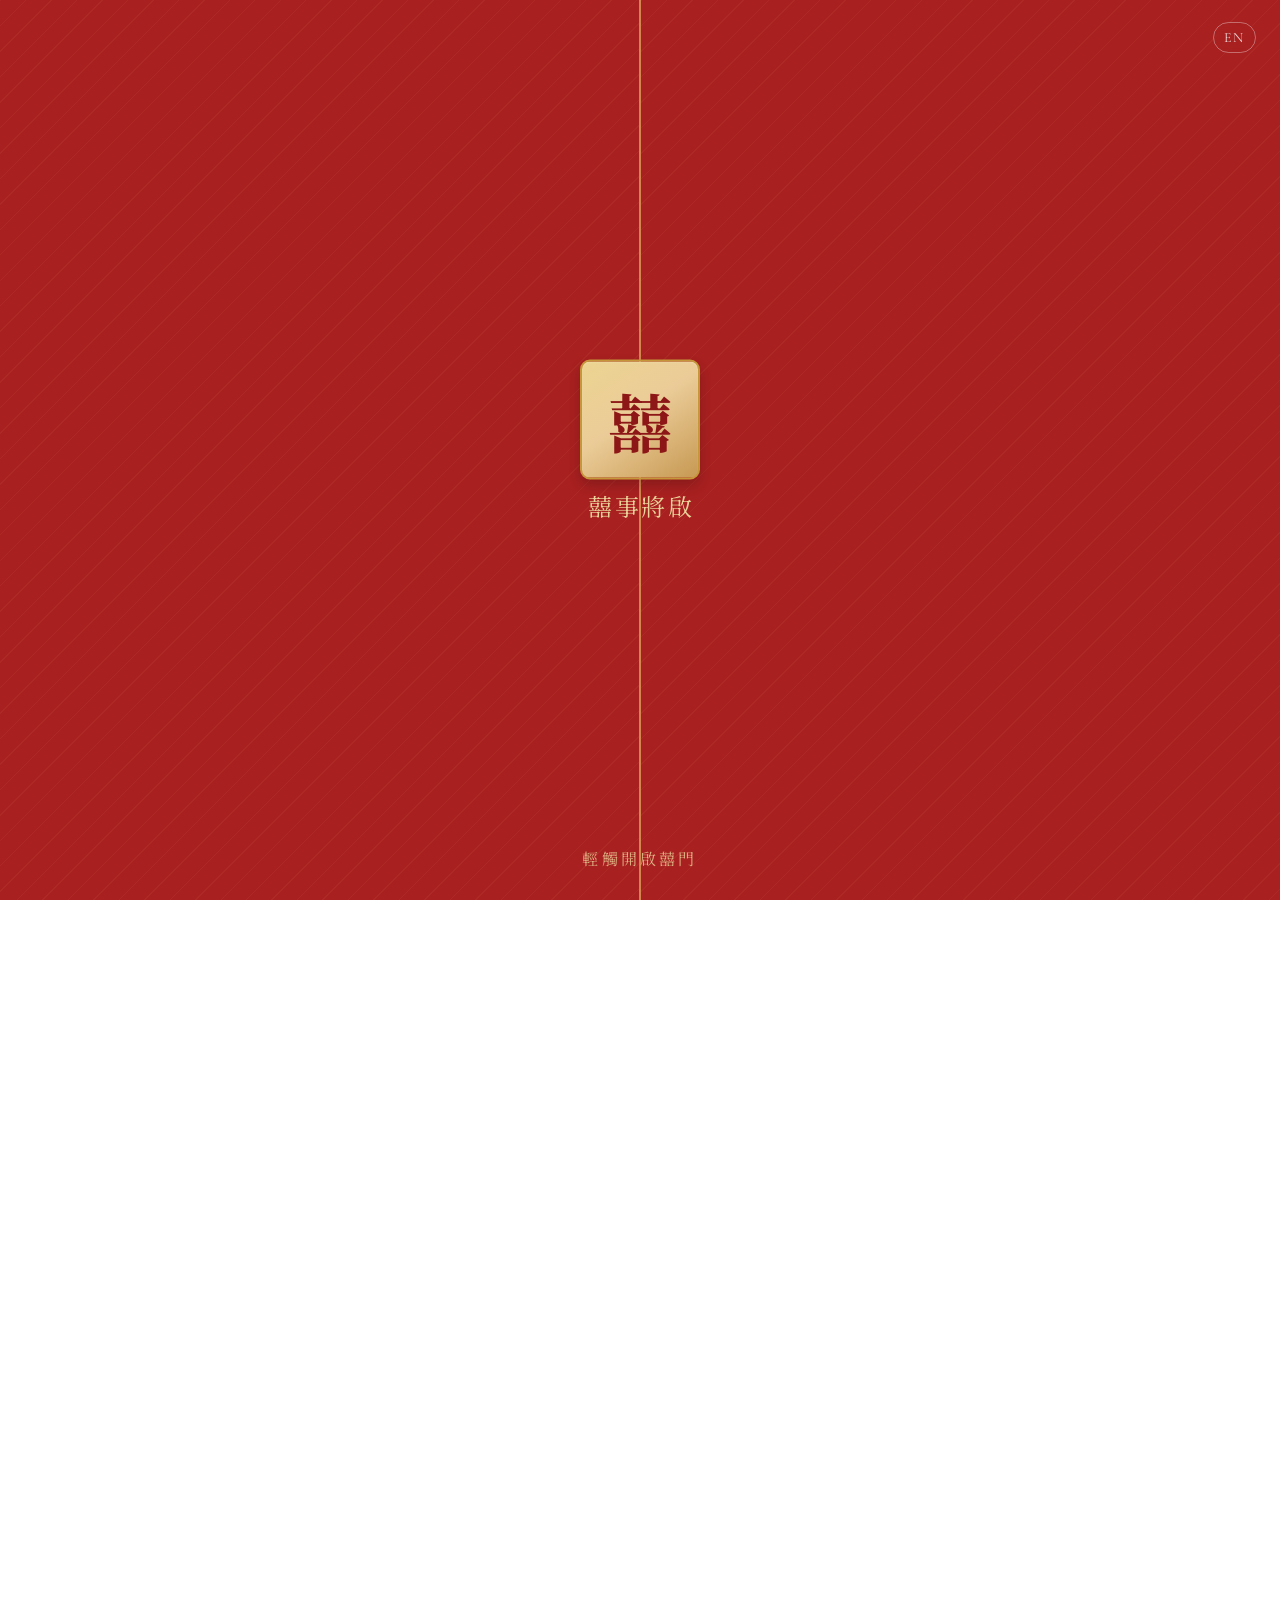
==== commit 544e11bf: "language" ====
--- a/index.html
+++ b/index.html
@@ -13,6 +13,7 @@
 <link rel="stylesheet" href="style.css">
 </head>
 <body class="no-scroll">
+<a href="en.html" class="language-switch">EN</a>
 <!-- Opening -->
 <section id="opening">
 <div class="door door-left"></div>
@@ -247,7 +248,7 @@
             <span>湖畔證婚</span>
         </div>
         <div class="schedule-row">
-            <span class="schedule-time">12:00</span>
+            <span class="schedule-time">11:30</span>
             <span>午宴</span>
         </div>
     </div>
@@ -321,7 +322,7 @@
     <span>日月潭水社站</span>
 </div>
 <p class="transport-note">
-    於高鐵台中站 1 樓 5 號出口搭乘台灣好行（日月潭線），<br>
+    於高鐵台中站 1 樓 5 號出口搭乘台灣好行(日月潭線)，<br>
     車程約 90–100 分鐘。
 </p>
 
@@ -360,9 +361,13 @@
             <span>日月潭涵碧樓</span>
         </div>
         <p class="transport-note">
-            會場備有停車場，<br>
-            可依現場指示停放。
-        </p>
+  飯店停車位有限，請依現場人員指引停放。<br>
+  若館內停車位已滿，請改停中興停車場，<br>
+  並搭乘接駁車前往會場。<br><br>
+  <span class="parking-notice">
+    接駁資訊將於婚禮前另行通知。
+  </span>
+</p>
     </div>
 </div>
 <div class="transportation-map">
@@ -567,9 +572,6 @@
     <div class="ending-seed" id="endingSeed">
         <img src="assets/seed.svg" alt="">
     </div>
-    <div class="ending-tree" id="endingTree">
-    <img src="assets/tree.svg" alt="">
-</div>
 </div>
 <div class="ending-signature" id="endingSignature">
     <p class="ending-with-love">
@@ -591,8 +593,8 @@
             想對我們說些什麼嗎？
         </h3>
         <p class="leaf-message-text">
-            如果願意，也歡迎為這棵樹留下一片葉子。
-        </p>
+    如果願意，也歡迎留下一句祝福。
+</p>
         <textarea
             id="leafMessageInput"
             class="leaf-message-input"
@@ -605,7 +607,7 @@
             class="leaf-message-button"
             id="leafMessageButton"
         >
-            留下葉子
+            留下祝福
         </button>
         <p
             class="leaf-message-status"
@@ -620,22 +622,19 @@
         <p class="leaf-finished-title">
             謝謝你的祝福
         </p>
-        <p class="leaf-finished-text">
-            這片葉子，已化成一道光。
-        </p>
-    </div>
-    <div class="line-invite" id="lineInvite">
-    <p class="line-title">
-        婚禮前若有最新公告、
-        接駁資訊與照片分享，
-        我們將透過婚禮 LINE 通知您。
+    </div>
+   <div class="line-invite" id="lineInvite">
+    <p class="line-title" id="lineInviteText">
+        婚禮前若有最新資訊，我們將透過婚禮 LINE 與您分享。
     </p>
     <a
     href="https://line.me/R/ti/p/@pru7287r"
     class="line-button"
+    id="lineInviteButton"
     target="_blank"
     rel="noopener">
-    💌 接收婚禮通知
+    <span class="mail-icon" aria-hidden="true"></span>
+    接收婚禮通知
 </a>
 </div>
 </div>
--- a/style.css
+++ b/style.css
@@ -697,7 +697,7 @@
 ========================= */
 .fate-section{
    position:relative;
-   min-height:160svh;
+   min-height:130svh;
    padding:90px 24px;
    background:#f8f3eb;
    display:flex;
@@ -1741,7 +1741,7 @@
 .ending-scene{
     position:relative;
     margin-top:-45svh;
-    height:130svh;
+    height:155svh;
     min-height:unset;
 }
 .ending-stage{
@@ -1760,7 +1760,7 @@
 .ending-signature{
     position:absolute;
     top:auto;
-    bottom:55px;
+    bottom:200px;
     left:50%;
     width:100%;
     text-align:center;
@@ -1784,16 +1784,16 @@
 }
 /* Scroll 進度由 JS 寫入 0～1 */
 .ending-seed{
-position:absolute;
-top:-170px;
-left:47%;
-width:72px;
-height:145px;
-opacity:0;
-visibility:hidden;
-pointer-events:none;
-will-change:top,left,transform,opacity;
-transform:translateX(-50%) rotate(-20deg);
+    position:absolute;
+    top:-170px;
+    left:47%;
+    width:78px;
+    height:126px;
+    opacity:0;
+    visibility:hidden;
+    pointer-events:none;
+    will-change:top,left,transform,opacity;
+    transform:translateX(-50%) rotate(-20deg);
 }
 .ending-seed img{
     display:block;
@@ -1850,26 +1850,6 @@
 }
 .rsvp-section:has(.rsvp-finish.show){
     padding-bottom:0;
-}
-.ending-tree{
-    position:absolute;
-    left:50%;
-    top:38%;
-    width:180px;
-    height:228px;
-    opacity:0;
-    visibility:hidden;
-    pointer-events:none;
-    transform:
-        translate(-50%,-100%)
-        scale(.15);
-    transform-origin:center bottom;
-}
-.ending-tree img{
-    display:block;
-    width:100%;
-    height:100%;
-    object-fit:contain;
 }
 /* =========================
    Leaf Message
@@ -1884,7 +1864,7 @@
     opacity:0;
     visibility:hidden;
     pointer-events:none;
-    transform:translate(-50%,24px);
+    transform:translate(-50%,0);
     transition:
         opacity 1.1s ease,
         transform 1.1s ease,
@@ -2023,50 +2003,6 @@
         transform:translateY(0);
     }
 }
-/* 飛行中的葉子 */
-.flying-leaf{
-    position:fixed;
-    z-index:999;
-    width:25px;
-    height:16px;
-    pointer-events:none;
-    opacity:1;
-    border-radius:100% 0 100% 0;
-    background:
-        linear-gradient(
-            135deg,
-            #b49a5a 0%,
-            #80683f 100%
-        );
-    box-shadow:0 3px 10px rgba(94,72,38,.22);
-    transform-origin:center;
-}
-/* 葉脈 */
-.flying-leaf::after{
-    content:"";
-    position:absolute;
-    left:3px;
-    top:8px;
-    width:20px;
-    height:1px;
-    background:rgba(255,248,220,.62);
-    transform:rotate(-25deg);
-    transform-origin:left center;
-}
-/* 葉子最後化成的光 */
-.leaf-light{
-    position:fixed;
-    z-index:999;
-    width:8px;
-    height:8px;
-    border-radius:50%;
-    pointer-events:none;
-    background:#f6d88a;
-    box-shadow:
-        0 0 8px rgba(246,216,138,1),
-        0 0 20px rgba(246,216,138,.8),
-        0 0 40px rgba(246,216,138,.46);
-}
 /* 手機版 */
 /* =========================
  Floating Seed
@@ -2075,8 +2011,8 @@
  position:absolute;
  top:-110px;
  left:50%;
- width:72px;
- height:145px;
+ width:96px;
+ height:194px;
  z-index:2;
  opacity:0;
  pointer-events:none;
@@ -2087,9 +2023,16 @@
  width:100%;
  height:100%;
  object-fit:contain;
+ opacity:0.82;
+ filter:saturate(0.92) brightness(1.03);
 }
 .fate-section.is-visible .floating-seed{
- animation:seed-fall 10s cubic-bezier(.37,.02,.63,1) .8s forwards;
+    animation:
+        seed-fall
+        8s
+        cubic-bezier(.37,.02,.63,1)
+        .4s
+        forwards;
 }
 @keyframes seed-fall{
  0%{
@@ -2241,9 +2184,9 @@
     width:55px;
     height:115px;
   }
-  .fate-section.is-visible .floating-seed{
-    animation-duration:9.5s;
-  }
+.fate-section.is-visible .floating-seed{
+    animation-duration:7.2s;
+}
   /* Wedding Information */
   .information-section{
     padding:70px 24px;
@@ -2387,9 +2330,9 @@
 .line-button{
     display:inline-block;
     padding:14px 34px;
-    border:1px solid #2d6a4f;
+    border:1px solid rgba(155,40,33,.35);
     border-radius:999px;
-    color:#2d6a4f;
+    color:#8f342c;
     text-decoration:none;
     background:white;
     transition:.3s;
@@ -2397,4 +2340,100 @@
 .line-button:hover{
     background:#2d6a4f;
     color:white;
+}
+/* ===== Ending tree softer colors ===== */
+.ending-trunk{
+    filter:saturate(.62) brightness(1.10);
+}
+.ending-branches{
+    filter:saturate(.68) brightness(1.08);
+}
+.ending-leaves{
+    filter:saturate(.72) brightness(1.06);
+}
+.ending-leaf-left,
+.ending-leaf-right{
+    filter:saturate(.72) brightness(1.06);
+}
+.parking-notice{
+  font-size: 0.88em;
+  color: #9a918a;
+  letter-spacing: 0.06em;
+}
+.mail-icon{
+    display:inline-block;
+    width:15px;
+    height:11px;
+    margin-right:7px;
+    border:1px solid rgba(155,40,33,.65);
+    border-radius:1px;
+    position:relative;
+    vertical-align:1px;
+}
+.mail-icon::before,
+.mail-icon::after{
+    content:"";
+    position:absolute;
+    top:1px;
+    width:8px;
+    height:1px;
+    background:rgba(155,40,33,.65);;
+}
+.mail-icon::before{
+    left:0;
+    transform:rotate(34deg);
+    transform-origin:left center;
+}
+.mail-icon::after{
+    right:0;
+    transform:rotate(-34deg);
+    transform-origin:right center;
+}
+/* =========================
+   Heart Firework
+========================= */
+.heart-firework-particle{
+    position:absolute;
+    width:3px;
+    height:3px;
+    border-radius:50%;
+    background:#d8a16f;
+    box-shadow:
+        0 0 4px rgba(216,161,111,.65),
+        0 0 9px rgba(216,161,111,.28);
+    z-index:9;
+    pointer-events:none;
+}
+/* =========================
+   Language Switch
+========================= */
+.language-switch{
+    position: fixed;
+    top: 22px;
+    right: 24px;
+    z-index: 9999;
+    color: rgba(255,255,255,.82);
+    font-family: "Cormorant Garamond", serif;
+    font-size: 14px;
+    letter-spacing: .12em;
+    text-decoration: none;
+    padding: 6px 10px;
+    border: 1px solid rgba(255,255,255,.35);
+    border-radius: 999px;
+    backdrop-filter: blur(4px);
+    -webkit-backdrop-filter: blur(4px);
+    transition:
+        opacity .3s ease,
+        background .3s ease;
+}
+.language-switch:hover{
+    background: rgba(255,255,255,.12);
+}
+@media (max-width: 600px){
+    .language-switch{
+        top: 16px;
+        right: 16px;
+        font-size: 13px;
+        padding: 5px 9px;
+    }
 }
